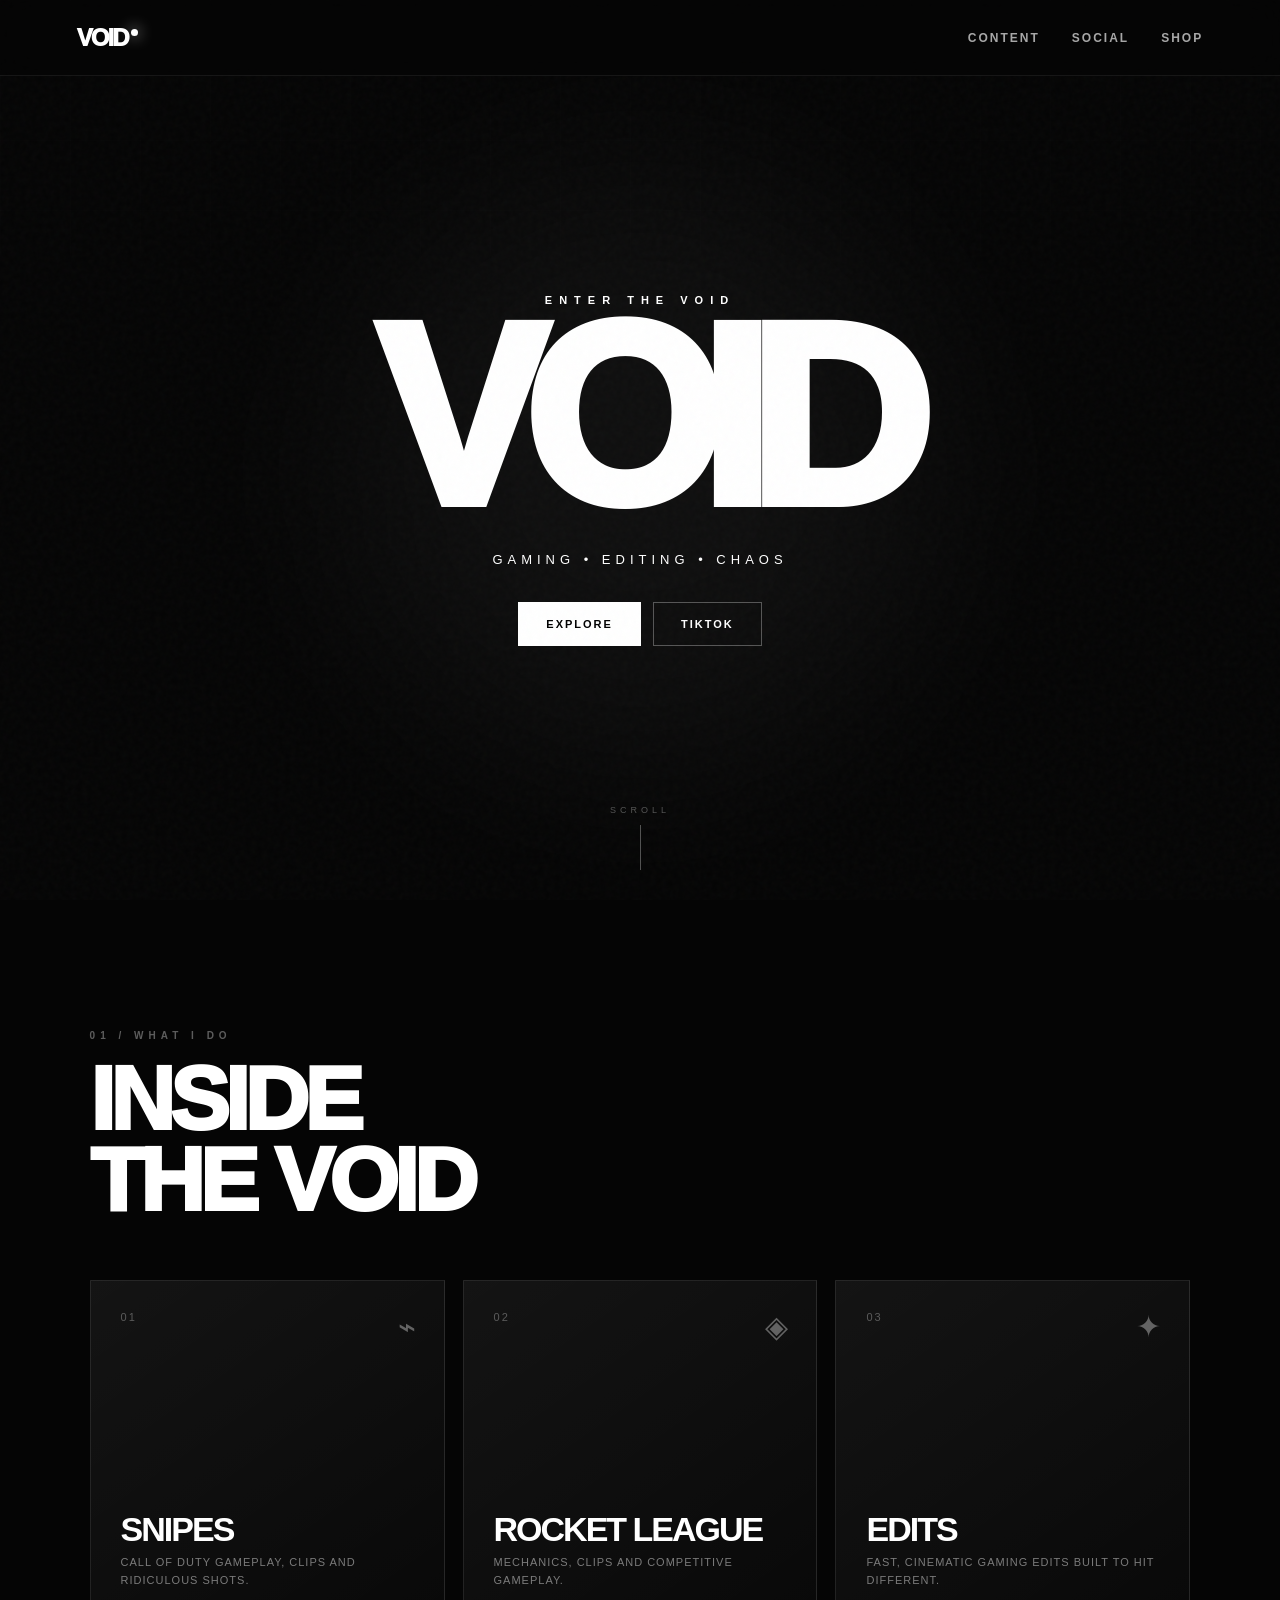
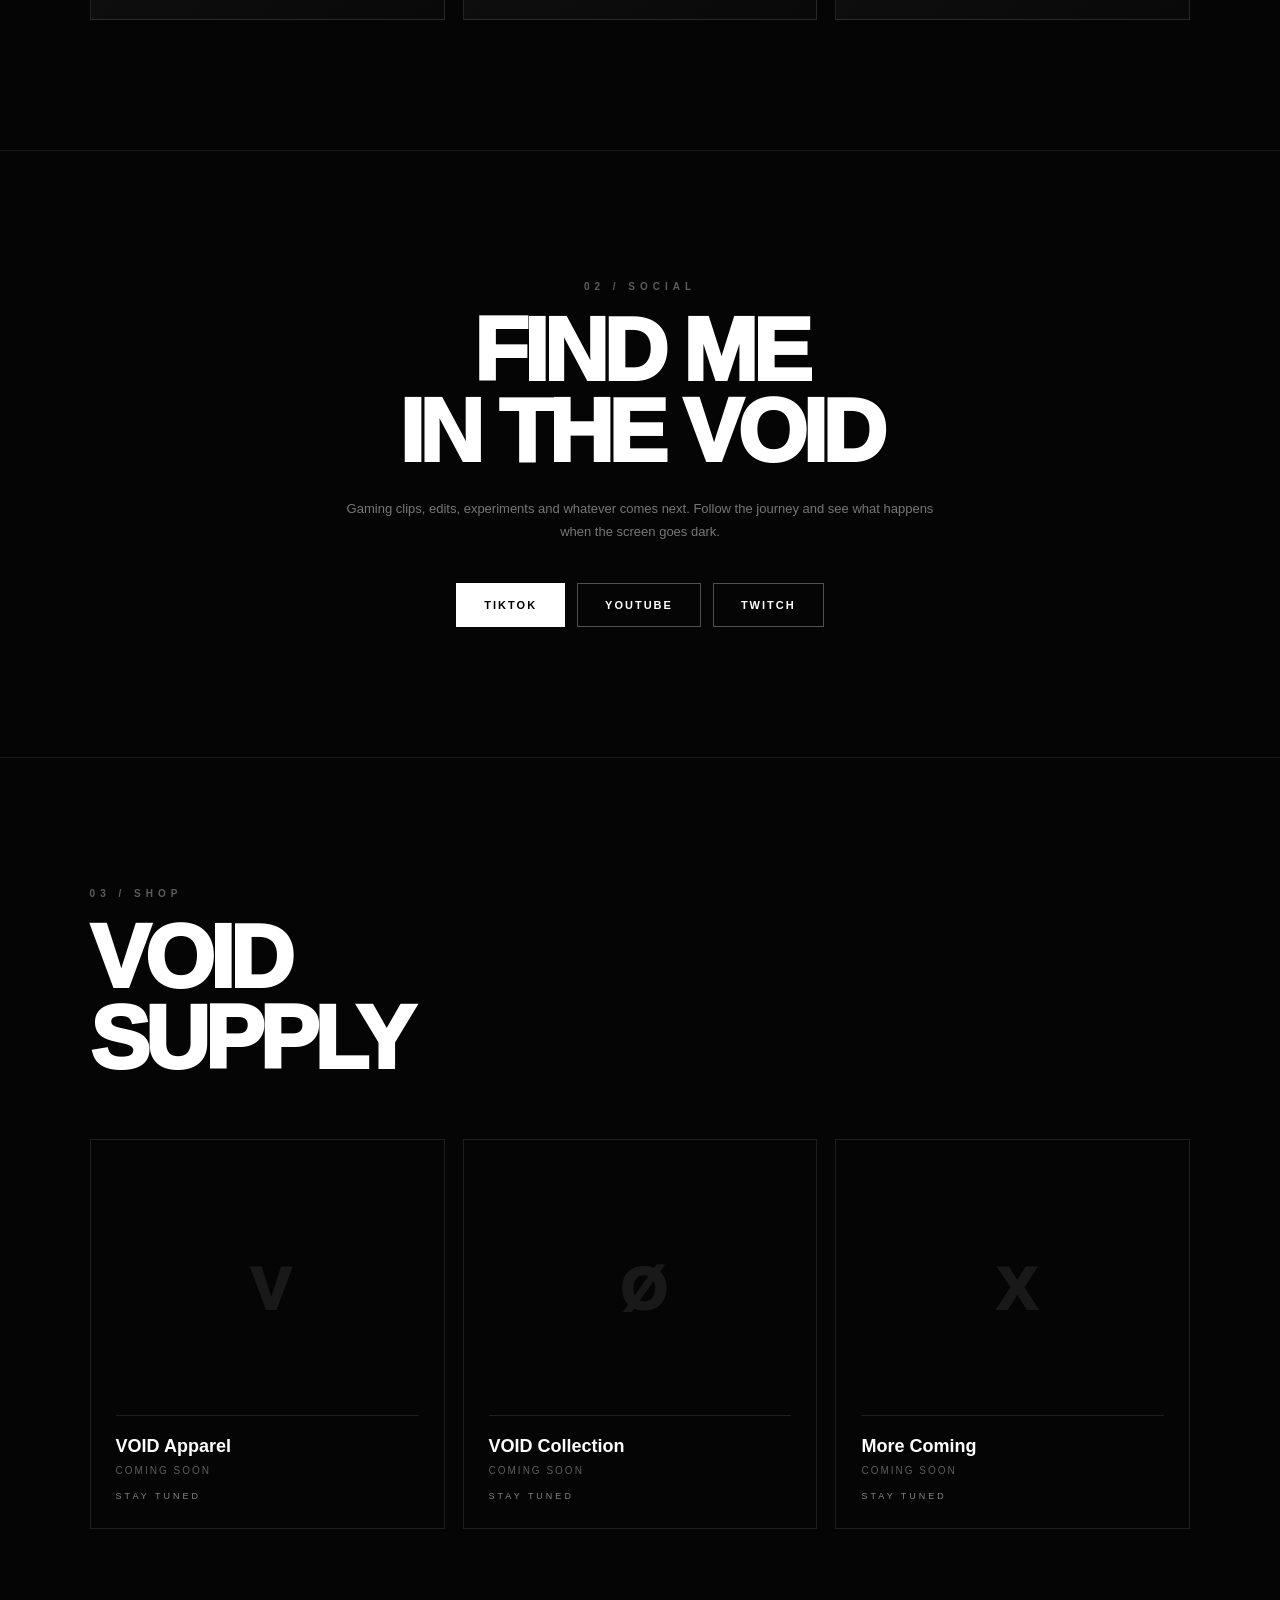
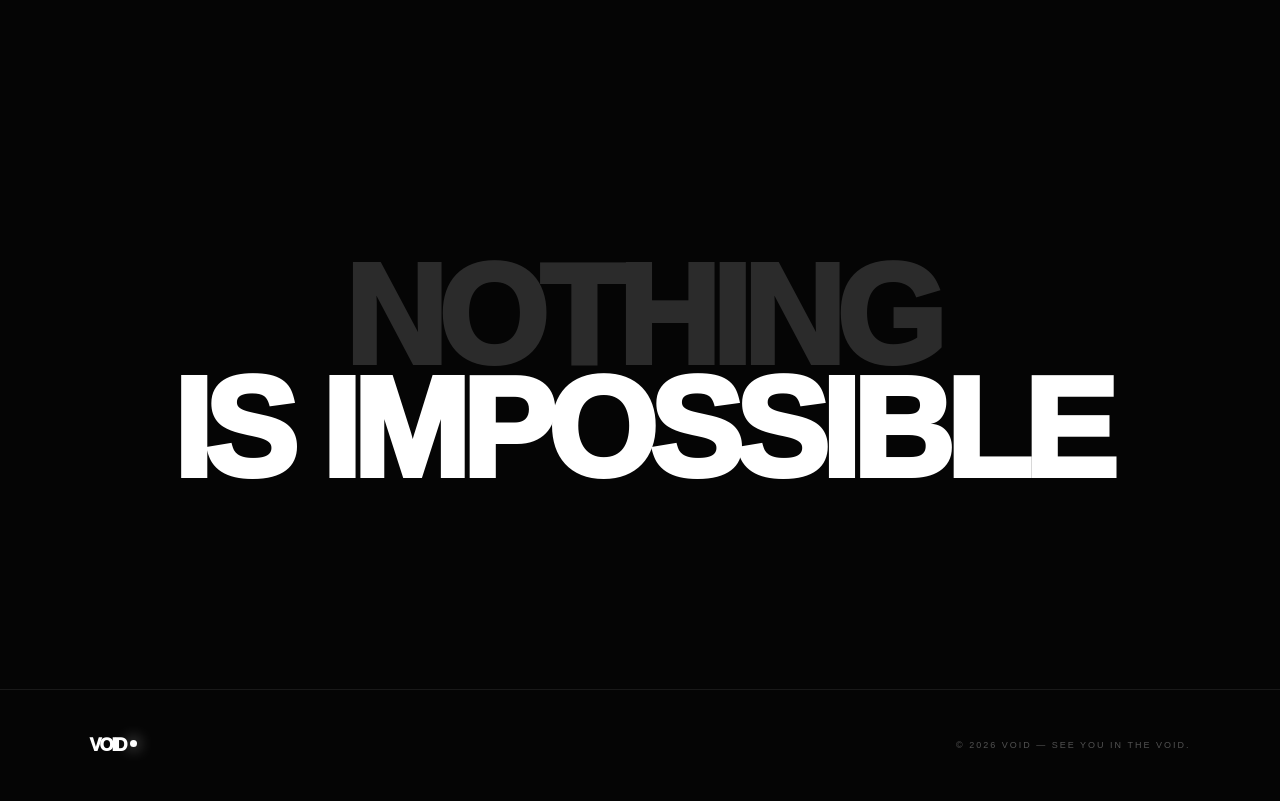
==== index.html @ 3e8fc481 "Add initial HTML structure and styles for VOID website This commit adds a complete HTML structure fo" ====
<!DOCTYPE html>
<html lang="en">
<head>
  <meta charset="UTF-8" />
  <meta name="viewport" content="width=device-width, initial-scale=1.0" />
  <meta name="theme-color" content="#050505" />
  <meta
    name="description"
    content="VOID — gaming, edits, snipes and everything beyond the screen."
  />

  <title>VOID — Enter the Void</title>

  <style>
    * {
      margin: 0;
      padding: 0;
      box-sizing: border-box;
    }

    html {
      scroll-behavior: smooth;
    }

    body {
      background: #050505;
      color: #fff;
      font-family: Arial, Helvetica, sans-serif;
      overflow-x: hidden;
    }

    a {
      color: inherit;
      text-decoration: none;
    }

    /* =========================
       BACKGROUND
    ========================= */

    body::before {
      content: "";
      position: fixed;
      inset: 0;
      pointer-events: none;
      opacity: 0.08;
      z-index: 100;
      background-image:
        linear-gradient(rgba(255,255,255,.15) 1px, transparent 1px),
        linear-gradient(90deg, rgba(255,255,255,.15) 1px, transparent 1px);
      background-size: 70px 70px;
      mask-image: linear-gradient(to bottom, black, transparent 80%);
    }

    body::after {
      content: "";
      position: fixed;
      inset: 0;
      pointer-events: none;
      z-index: 101;
      opacity: 0.035;
      background-image: url("data:image/svg+xml,%3Csvg viewBox='0 0 200 200' xmlns='http://www.w3.org/2000/svg'%3E%3Cfilter id='n'%3E%3CfeTurbulence type='fractalNoise' baseFrequency='.8' numOctaves='4' stitchTiles='stitch'/%3E%3C/filter%3E%3Crect width='100%25' height='100%25' filter='url(%23n)' opacity='.8'/%3E%3C/svg%3E");
    }

    /* =========================
       NAV
    ========================= */

    nav {
      position: fixed;
      top: 0;
      left: 0;
      width: 100%;
      height: 76px;
      padding: 0 6%;
      display: flex;
      align-items: center;
      justify-content: space-between;
      z-index: 1000;
      background: rgba(5,5,5,.65);
      backdrop-filter: blur(16px);
      border-bottom: 1px solid rgba(255,255,255,.07);
    }

    .logo {
      font-size: 24px;
      font-weight: 1000;
      letter-spacing: -2px;
      position: relative;
    }

    .logo::after {
      content: "";
      position: absolute;
      width: 7px;
      height: 7px;
      background: white;
      border-radius: 50%;
      right: -11px;
      top: 5px;
      box-shadow: 0 0 15px white;
      animation: pulse 1.5s infinite;
    }

    .nav-links {
      display: flex;
      gap: 32px;
      font-size: 12px;
      font-weight: 800;
      letter-spacing: 2px;
      text-transform: uppercase;
    }

    .nav-links a {
      opacity: .65;
      transition: .25s;
    }

    .nav-links a:hover {
      opacity: 1;
      transform: translateY(-2px);
    }

    /* =========================
       HERO
    ========================= */

    .hero {
      min-height: 100vh;
      display: flex;
      align-items: center;
      justify-content: center;
      position: relative;
      padding: 100px 6% 60px;
      overflow: hidden;
    }

    .hero-glow {
      position: absolute;
      width: 600px;
      height: 600px;
      border-radius: 50%;
      background: rgba(255,255,255,.045);
      filter: blur(100px);
      animation: breathe 5s ease-in-out infinite;
    }

    .hero-content {
      text-align: center;
      position: relative;
      z-index: 2;
    }

    .eyebrow {
      font-size: 11px;
      font-weight: 900;
      letter-spacing: 7px;
      text-transform: uppercase;
      opacity: .45;
      margin-bottom: 20px;
      animation: fadeUp .8s ease both;
    }

    .hero-title {
      font-size: clamp(90px, 20vw, 300px);
      line-height: .72;
      font-weight: 1000;
      letter-spacing: -0.09em;
      position: relative;
      animation: heroIn 1.1s cubic-bezier(.16,1,.3,1) both;
    }

    .hero-title span {
      display: inline-block;
      position: relative;
    }

    .hero-title span::before,
    .hero-title span::after {
      content: "VOID";
      position: absolute;
      inset: 0;
      opacity: 0;
    }

    .hero-title span::before {
      animation: glitch1 4s infinite;
    }

    .hero-title span::after {
      animation: glitch2 4s infinite;
    }

    .hero-subtitle {
      margin-top: 42px;
      font-size: 13px;
      letter-spacing: 5px;
      text-transform: uppercase;
      opacity: .45;
      animation: fadeUp 1s .3s ease both;
    }

    .hero-buttons {
      margin-top: 35px;
      display: flex;
      justify-content: center;
      gap: 12px;
      animation: fadeUp 1s .45s ease both;
    }

    .button {
      padding: 15px 27px;
      border: 1px solid rgba(255,255,255,.3);
      font-size: 11px;
      font-weight: 900;
      letter-spacing: 2px;
      text-transform: uppercase;
      transition: .3s;
      position: relative;
      overflow: hidden;
    }

    .button::before {
      content: "";
      position: absolute;
      inset: 0;
      transform: translateX(-101%);
      background: white;
      transition: .3s;
      z-index: -1;
    }

    .button:hover {
      color: black;
      border-color: white;
      transform: translateY(-4px);
    }

    .button:hover::before {
      transform: translateX(0);
    }

    .button.primary {
      background: white;
      color: black;
      border-color: white;
    }

    .button.primary::before {
      background: #aaa;
    }

    /* =========================
       SCROLL INDICATOR
    ========================= */

    .scroll {
      position: absolute;
      bottom: 30px;
      left: 50%;
      transform: translateX(-50%);
      font-size: 9px;
      letter-spacing: 4px;
      opacity: .3;
      text-transform: uppercase;
    }

    .scroll::after {
      content: "";
      display: block;
      width: 1px;
      height: 45px;
      margin: 10px auto 0;
      background: white;
      animation: scrollLine 1.5s infinite;
    }

    /* =========================
       SECTIONS
    ========================= */

    section {
      padding: 130px 7%;
      position: relative;
    }

    .section-label {
      font-size: 10px;
      letter-spacing: 5px;
      font-weight: 900;
      opacity: .35;
      text-transform: uppercase;
      margin-bottom: 18px;
    }

    .section-title {
      font-size: clamp(40px, 7vw, 90px);
      line-height: .9;
      letter-spacing: -5px;
      font-weight: 1000;
      text-transform: uppercase;
      margin-bottom: 60px;
    }

    /* =========================
       CARDS
    ========================= */

    .cards {
      display: grid;
      grid-template-columns: repeat(3, 1fr);
      gap: 18px;
    }

    .card {
      min-height: 340px;
      border: 1px solid rgba(255,255,255,.1);
      background: linear-gradient(
        145deg,
        rgba(255,255,255,.06),
        rgba(255,255,255,.015)
      );
      padding: 30px;
      position: relative;
      overflow: hidden;
      transition: .45s cubic-bezier(.16,1,.3,1);
    }

    .card::before {
      content: "";
      position: absolute;
      width: 250px;
      height: 250px;
      border-radius: 50%;
      background: white;
      opacity: 0;
      filter: blur(100px);
      right: -100px;
      bottom: -100px;
      transition: .5s;
    }

    .card:hover {
      transform: translateY(-12px);
      border-color: rgba(255,255,255,.4);
    }

    .card:hover::before {
      opacity: .08;
    }

    .card-number {
      font-size: 11px;
      opacity: .3;
      letter-spacing: 2px;
    }

    .card h3 {
      position: absolute;
      bottom: 70px;
      left: 30px;
      font-size: 34px;
      letter-spacing: -2px;
      text-transform: uppercase;
    }

    .card p {
      position: absolute;
      bottom: 30px;
      left: 30px;
      right: 30px;
      font-size: 11px;
      line-height: 1.6;
      opacity: .45;
      text-transform: uppercase;
      letter-spacing: 1px;
    }

    .card-icon {
      position: absolute;
      top: 28px;
      right: 28px;
      font-size: 30px;
      opacity: .35;
    }

    /* =========================
       SOCIAL
    ========================= */

    .social-section {
      text-align: center;
      border-top: 1px solid rgba(255,255,255,.08);
      border-bottom: 1px solid rgba(255,255,255,.08);
    }

    .social-section .section-title {
      margin-bottom: 25px;
    }

    .social-text {
      max-width: 600px;
      margin: 0 auto 40px;
      font-size: 13px;
      line-height: 1.8;
      opacity: .45;
    }

    .social-buttons {
      display: flex;
      justify-content: center;
      gap: 12px;
      flex-wrap: wrap;
    }

    /* =========================
       SHOP
    ========================= */

    .shop-grid {
      display: grid;
      grid-template-columns: repeat(3, 1fr);
      gap: 18px;
    }

    .shop-card {
      border: 1px solid rgba(255,255,255,.1);
      min-height: 390px;
      padding: 25px;
      display: flex;
      flex-direction: column;
      justify-content: space-between;
      position: relative;
      overflow: hidden;
      transition: .4s;
    }

    .shop-card:hover {
      border-color: rgba(255,255,255,.35);
      transform: translateY(-8px);
    }

    .product-placeholder {
      flex: 1;
      display: flex;
      align-items: center;
      justify-content: center;
      font-size: 60px;
      font-weight: 1000;
      letter-spacing: -6px;
      opacity: .08;
    }

    .shop-info {
      border-top: 1px solid rgba(255,255,255,.1);
      padding-top: 20px;
    }

    .shop-info h3 {
      font-size: 18px;
      margin-bottom: 8px;
    }

    .shop-info p {
      font-size: 10px;
      letter-spacing: 2px;
      opacity: .35;
    }

    .coming-soon {
      display: inline-block;
      margin-top: 15px;
      font-size: 9px;
      letter-spacing: 3px;
      opacity: .5;
    }

    /* =========================
       BIG STATEMENT
    ========================= */

    .statement {
      min-height: 70vh;
      display: flex;
      align-items: center;
      justify-content: center;
      text-align: center;
      overflow: hidden;
    }

    .statement h2 {
      font-size: clamp(50px, 11vw, 160px);
      line-height: .8;
      letter-spacing: -8px;
      text-transform: uppercase;
      font-weight: 1000;
    }

    .statement h2 span {
      opacity: .15;
      display: block;
    }

    /* =========================
       FOOTER
    ========================= */

    footer {
      padding: 45px 7%;
      border-top: 1px solid rgba(255,255,255,.08);
      display: flex;
      align-items: center;
      justify-content: space-between;
    }

    footer .logo {
      font-size: 18px;
    }

    footer p {
      font-size: 9px;
      letter-spacing: 2px;
      opacity: .3;
      text-transform: uppercase;
    }

    /* =========================
       ANIMATIONS
    ========================= */

    @keyframes pulse {
      0%,100% { transform: scale(1); opacity: .7; }
      50% { transform: scale(1.8); opacity: 1; }
    }

    @keyframes breathe {
      0%,100% { transform: scale(.8); opacity: .4; }
      50% { transform: scale(1.2); opacity: .8; }
    }

    @keyframes heroIn {
      from {
        opacity: 0;
        transform: scale(1.3) translateY(80px);
        filter: blur(20px);
      }
      to {
        opacity: 1;
        transform: scale(1) translateY(0);
        filter: blur(0);
      }
    }

    @keyframes fadeUp {
      from {
        opacity: 0;
        transform: translateY(25px);
      }
      to {
        opacity: 1;
        transform: translateY(0);
      }
    }

    @keyframes glitch1 {
      0%,90%,100% {
        opacity: 0;
        transform: none;
      }
      92% {
        opacity: .5;
        transform: translate(-5px, 2px);
      }
      94% {
        opacity: 0;
      }
    }

    @keyframes glitch2 {
      0%,91%,100% {
        opacity: 0;
        transform: none;
      }
      93% {
        opacity: .35;
        transform: translate(5px, -2px);
      }
      95% {
        opacity: 0;
      }
    }

    @keyframes scrollLine {
      0% {
        transform: scaleY(0);
        transform-origin: top;
      }
      50% {
        transform: scaleY(1);
        transform-origin: top;
      }
      51% {
        transform-origin: bottom;
      }
      100% {
        transform: scaleY(0);
        transform-origin: bottom;
      }
    }

    /* =========================
       MOBILE
    ========================= */

    @media (max-width: 800px) {

      nav {
        height: 64px;
        padding: 0 5%;
      }

      .nav-links {
        gap: 15px;
        font-size: 9px;
        letter-spacing: 1px;
      }

      .hero {
        min-height: 100svh;
      }

      .hero-title {
        font-size: 27vw;
      }

      .hero-subtitle {
        font-size: 9px;
        letter-spacing: 3px;
      }

      .hero-buttons {
        flex-direction: column;
        width: 190px;
        margin-left: auto;
        margin-right: auto;
      }

      .button {
        width: 100%;
      }

      section {
        padding: 90px 5%;
      }

      .section-title {
        letter-spacing: -3px;
        margin-bottom: 40px;
      }

      .cards,
      .shop-grid {
        grid-template-columns: 1fr;
      }

      .card {
        min-height: 280px;
      }

      .shop-card {
        min-height: 330px;
      }

      .statement {
        min-height: 50vh;
      }

      .statement h2 {
        letter-spacing: -4px;
      }

      footer {
        flex-direction: column;
        gap: 15px;
        text-align: center;
      }
    }
  </style>
</head>

<body>

  <!-- NAV -->
  <nav>
    <a href="#" class="logo">VOID</a>

    <div class="nav-links">
      <a href="#content">Content</a>
      <a href="#social">Social</a>
      <a href="#shop">Shop</a>
    </div>
  </nav>


  <!-- HERO -->
  <header class="hero">

    <div class="hero-glow"></div>

    <div class="hero-content">

      <div class="eyebrow">
        Enter the Void
      </div>

      <h1 class="hero-title">
        <span>VOID</span>
      </h1>

      <div class="hero-subtitle">
        Gaming • Editing • Chaos
      </div>

      <div class="hero-buttons">
        <a href="#content" class="button primary">
          Explore
        </a>

        <a
          href="https://www.tiktok.com/"
          target="_blank"
          class="button"
        >
          TikTok
        </a>
      </div>

    </div>

    <div class="scroll">
      Scroll
    </div>

  </header>


  <!-- CONTENT -->
  <section id="content">

    <div class="section-label">
      01 / What I Do
    </div>

    <h2 class="section-title">
      Inside<br />The Void
    </h2>

    <div class="cards">

      <article class="card">
        <div class="card-number">01</div>
        <div class="card-icon">⌁</div>

        <h3>Snipes</h3>

        <p>
          Call of Duty gameplay, clips and ridiculous shots.
        </p>
      </article>


      <article class="card">
        <div class="card-number">02</div>
        <div class="card-icon">◈</div>

        <h3>Rocket League</h3>

        <p>
          Mechanics, clips and competitive gameplay.
        </p>
      </article>


      <article class="card">
        <div class="card-number">03</div>
        <div class="card-icon">✦</div>

        <h3>Edits</h3>

        <p>
          Fast, cinematic gaming edits built to hit different.
        </p>
      </article>

    </div>

  </section>


  <!-- SOCIAL -->
  <section id="social" class="social-section">

    <div class="section-label">
      02 / Social
    </div>

    <h2 class="section-title">
      Find Me<br />In The Void
    </h2>

    <p class="social-text">
      Gaming clips, edits, experiments and whatever comes next.
      Follow the journey and see what happens when the screen goes dark.
    </p>

    <div class="social-buttons">

      <a
        href="https://www.tiktok.com/"
        target="_blank"
        class="button primary"
      >
        TikTok
      </a>

      <a
        href="https://www.youtube.com/"
        target="_blank"
        class="button"
      >
        YouTube
      </a>

      <a
        href="https://www.twitch.tv/"
        target="_blank"
        class="button"
      >
        Twitch
      </a>

    </div>

  </section>


  <!-- SHOP -->
  <section id="shop">

    <div class="section-label">
      03 / Shop
    </div>

    <h2 class="section-title">
      VOID<br />Supply
    </h2>

    <div class="shop-grid">

      <article class="shop-card">
        <div class="product-placeholder">
          V
        </div>

        <div class="shop-info">
          <h3>VOID Apparel</h3>
          <p>COMING SOON</p>
          <span class="coming-soon">
            STAY TUNED
          </span>
        </div>
      </article>


      <article class="shop-card">
        <div class="product-placeholder">
          Ø
        </div>

        <div class="shop-info">
          <h3>VOID Collection</h3>
          <p>COMING SOON</p>
          <span class="coming-soon">
            STAY TUNED
          </span>
        </div>
      </article>


      <article class="shop-card">
        <div class="product-placeholder">
          X
        </div>

        <div class="shop-info">
          <h3>More Coming</h3>
          <p>COMING SOON</p>
          <span class="coming-soon">
            STAY TUNED
          </span>
        </div>
      </article>

    </div>

  </section>


  <!-- STATEMENT -->
  <section class="statement">

    <h2>
      <span>Nothing</span>
      Is
      Impossible
    </h2>

  </section>


  <!-- FOOTER -->
  <footer>

    <div class="logo">
      VOID
    </div>

    <p>
      © 2026 VOID — SEE YOU IN THE VOID.
    </p>

  </footer>


  <script>

    // Subtle mouse movement effect
    const hero = document.querySelector(".hero");
    const glow = document.querySelector(".hero-glow");

    document.addEventListener("mousemove", (e) => {

      if (!hero || !glow) return;

      const x = (e.clientX / window.innerWidth - 0.5) * 30;
      const y = (e.clientY / window.innerHeight - 0.5) * 30;

      glow.style.transform =
        `translate(${x}px, ${y}px) scale(1.05)`;

    });


    // Reveal cards when scrolling
    const cards = document.querySelectorAll(".card, .shop-card");

    const observer = new IntersectionObserver(
      entries => {
        entries.forEach(entry => {

          if (entry.isIntersecting) {

            entry.target.style.opacity = "1";
            entry.target.style.transform = "translateY(0)";

          }

        });
      },
      {
        threshold: 0.15
      }
    );


    cards.forEach(card => {

      card.style.opacity = "0";
      card.style.transform = "translateY(40px)";
      card.style.transition =
        "opacity .8s ease, transform .8s cubic-bezier(.16,1,.3,1)";

      observer.observe(card);

    });

  </script>

</body>
</html>
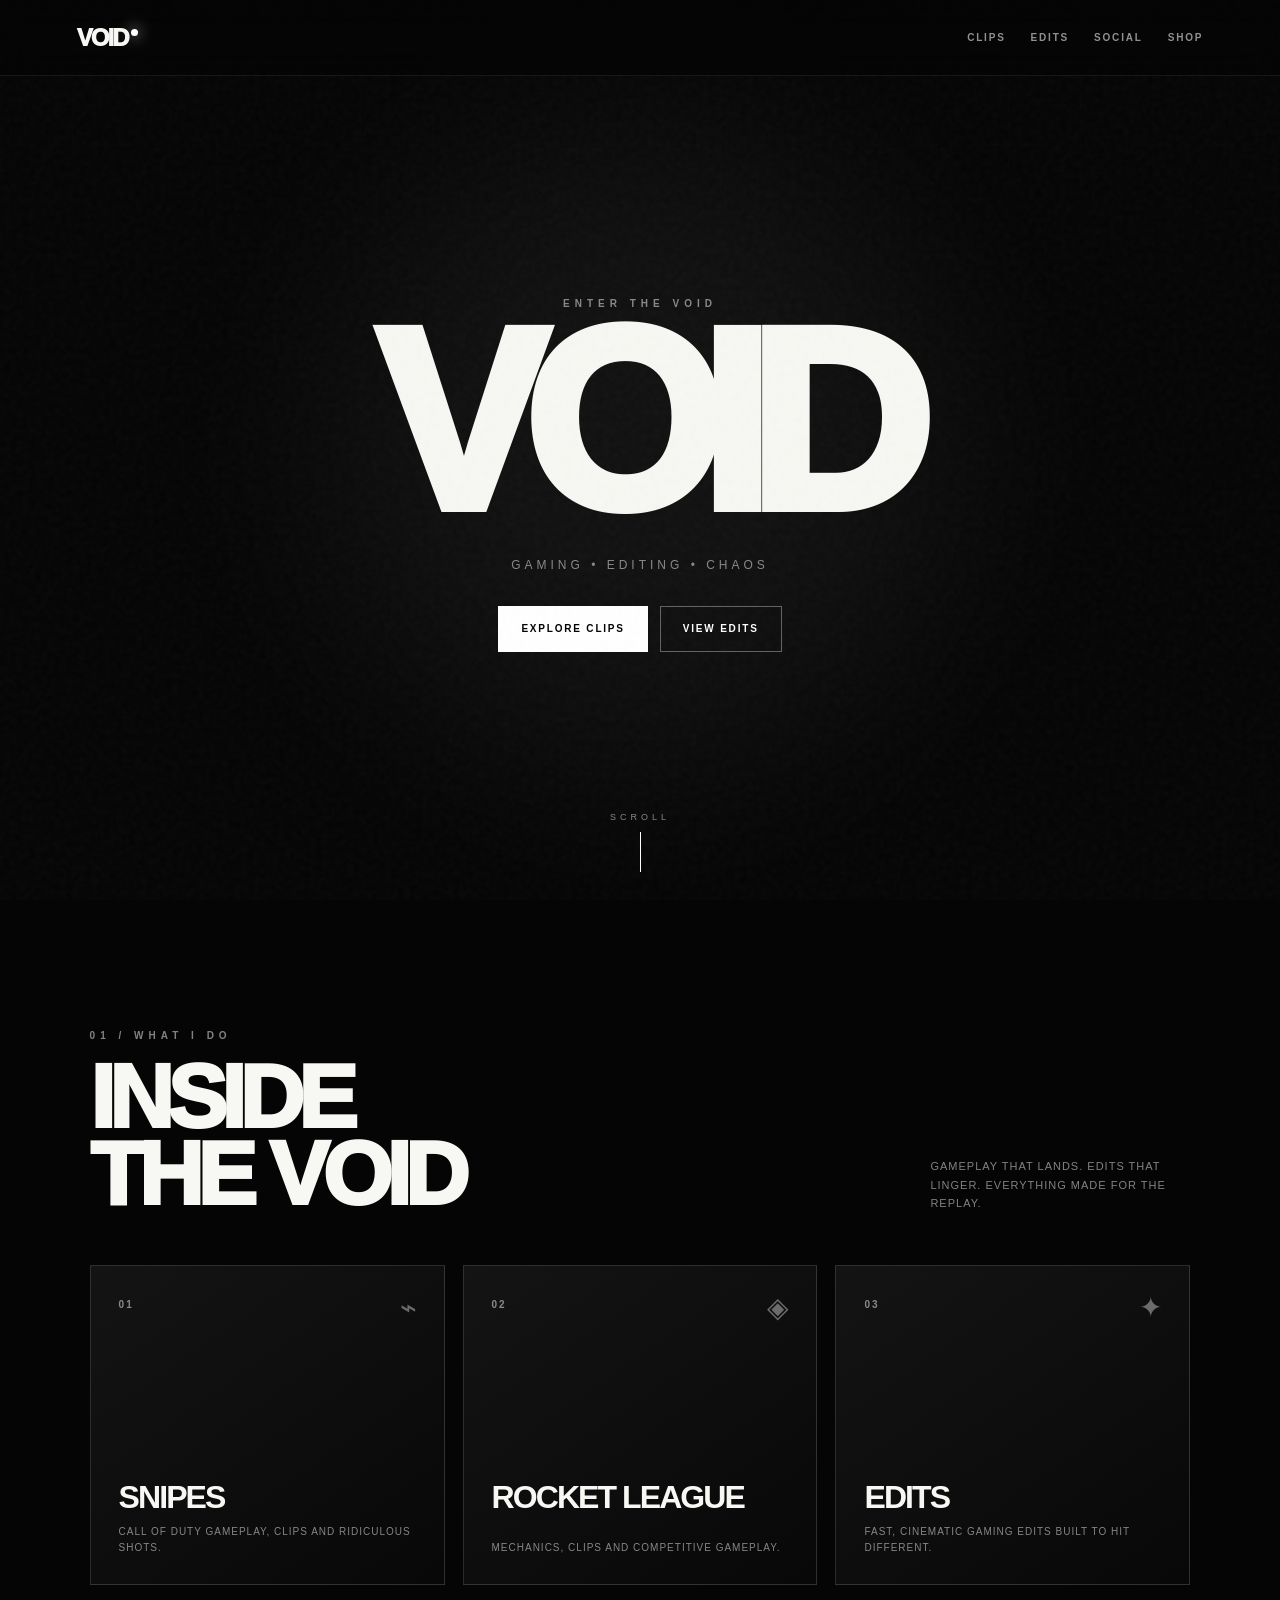
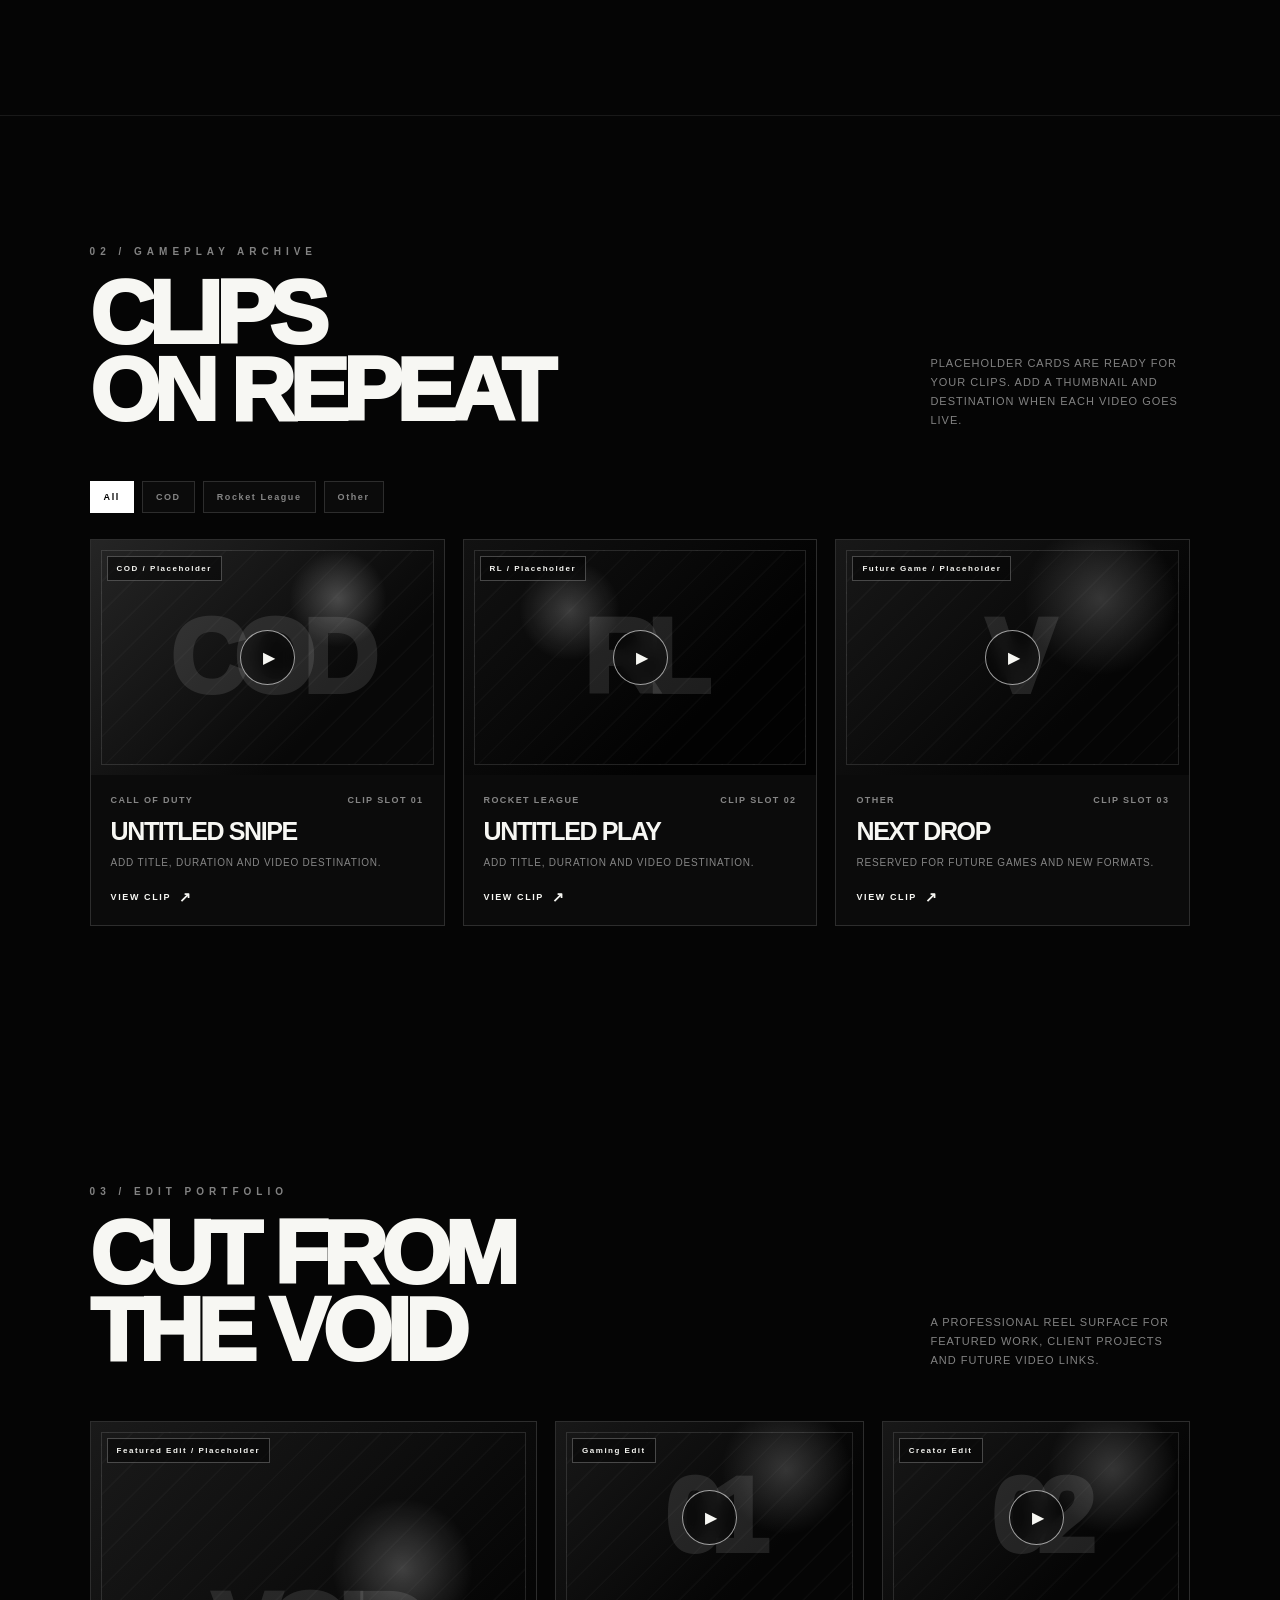
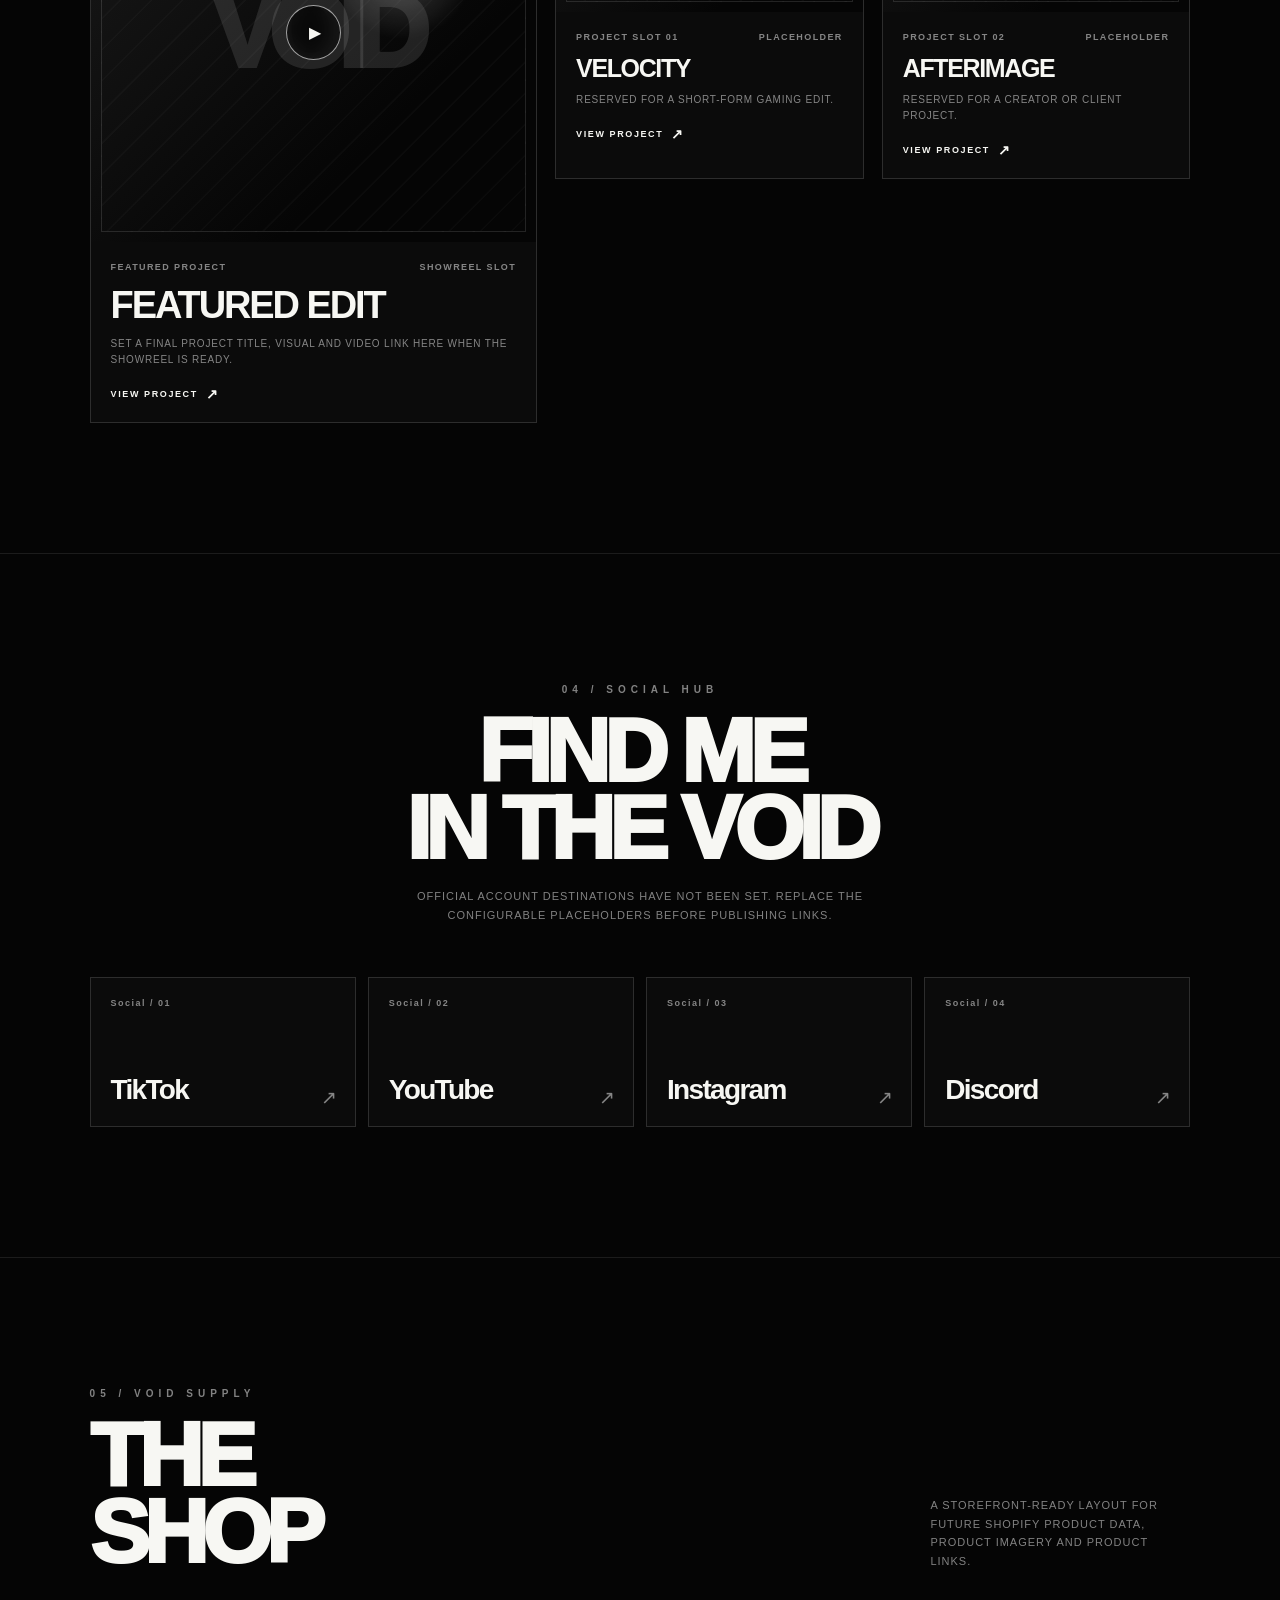
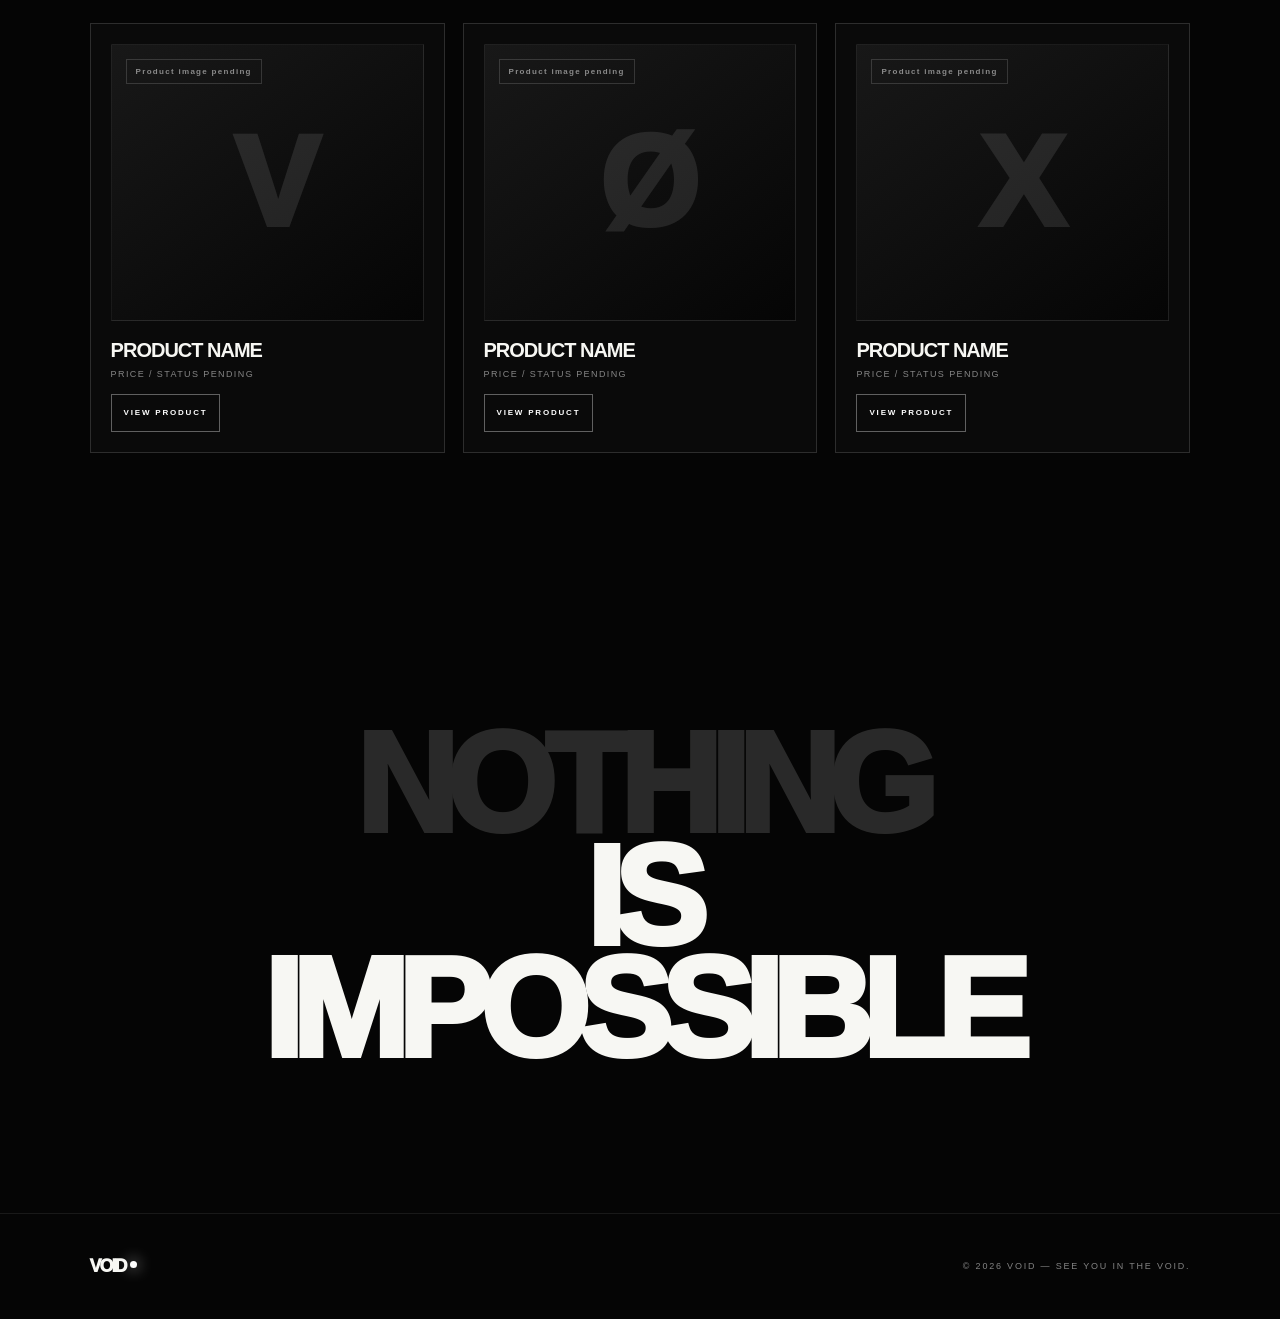
==== commit d82636d9: "Add VOID clips edits and creator hub" ====
--- a/index.html
+++ b/index.html
@@ -1,990 +1,1344 @@
-<!DOCTYPE html>
+<!doctype html>
 <html lang="en">
-<head>
-  <meta charset="UTF-8" />
-  <meta name="viewport" content="width=device-width, initial-scale=1.0" />
-  <meta name="theme-color" content="#050505" />
-  <meta
-    name="description"
-    content="VOID — gaming, edits, snipes and everything beyond the screen."
-  />
-
-  <title>VOID — Enter the Void</title>
-
-  <style>
-    * {
-      margin: 0;
-      padding: 0;
-      box-sizing: border-box;
-    }
-
-    html {
-      scroll-behavior: smooth;
-    }
-
-    body {
-      background: #050505;
-      color: #fff;
-      font-family: Arial, Helvetica, sans-serif;
-      overflow-x: hidden;
-    }
-
-    a {
-      color: inherit;
-      text-decoration: none;
-    }
-
-    /* =========================
-       BACKGROUND
-    ========================= */
-
-    body::before {
-      content: "";
-      position: fixed;
-      inset: 0;
-      pointer-events: none;
-      opacity: 0.08;
-      z-index: 100;
-      background-image:
-        linear-gradient(rgba(255,255,255,.15) 1px, transparent 1px),
-        linear-gradient(90deg, rgba(255,255,255,.15) 1px, transparent 1px);
-      background-size: 70px 70px;
-      mask-image: linear-gradient(to bottom, black, transparent 80%);
-    }
-
-    body::after {
-      content: "";
-      position: fixed;
-      inset: 0;
-      pointer-events: none;
-      z-index: 101;
-      opacity: 0.035;
-      background-image: url("data:image/svg+xml,%3Csvg viewBox='0 0 200 200' xmlns='http://www.w3.org/2000/svg'%3E%3Cfilter id='n'%3E%3CfeTurbulence type='fractalNoise' baseFrequency='.8' numOctaves='4' stitchTiles='stitch'/%3E%3C/filter%3E%3Crect width='100%25' height='100%25' filter='url(%23n)' opacity='.8'/%3E%3C/svg%3E");
-    }
-
-    /* =========================
-       NAV
-    ========================= */
-
-    nav {
-      position: fixed;
-      top: 0;
-      left: 0;
-      width: 100%;
-      height: 76px;
-      padding: 0 6%;
-      display: flex;
-      align-items: center;
-      justify-content: space-between;
-      z-index: 1000;
-      background: rgba(5,5,5,.65);
-      backdrop-filter: blur(16px);
-      border-bottom: 1px solid rgba(255,255,255,.07);
-    }
-
-    .logo {
-      font-size: 24px;
-      font-weight: 1000;
-      letter-spacing: -2px;
-      position: relative;
-    }
-
-    .logo::after {
-      content: "";
-      position: absolute;
-      width: 7px;
-      height: 7px;
-      background: white;
-      border-radius: 50%;
-      right: -11px;
-      top: 5px;
-      box-shadow: 0 0 15px white;
-      animation: pulse 1.5s infinite;
-    }
-
-    .nav-links {
-      display: flex;
-      gap: 32px;
-      font-size: 12px;
-      font-weight: 800;
-      letter-spacing: 2px;
-      text-transform: uppercase;
-    }
-
-    .nav-links a {
-      opacity: .65;
-      transition: .25s;
-    }
-
-    .nav-links a:hover {
-      opacity: 1;
-      transform: translateY(-2px);
-    }
-
-    /* =========================
-       HERO
-    ========================= */
-
-    .hero {
-      min-height: 100vh;
-      display: flex;
-      align-items: center;
-      justify-content: center;
-      position: relative;
-      padding: 100px 6% 60px;
-      overflow: hidden;
-    }
-
-    .hero-glow {
-      position: absolute;
-      width: 600px;
-      height: 600px;
-      border-radius: 50%;
-      background: rgba(255,255,255,.045);
-      filter: blur(100px);
-      animation: breathe 5s ease-in-out infinite;
-    }
-
-    .hero-content {
-      text-align: center;
-      position: relative;
-      z-index: 2;
-    }
-
-    .eyebrow {
-      font-size: 11px;
-      font-weight: 900;
-      letter-spacing: 7px;
-      text-transform: uppercase;
-      opacity: .45;
-      margin-bottom: 20px;
-      animation: fadeUp .8s ease both;
-    }
-
-    .hero-title {
-      font-size: clamp(90px, 20vw, 300px);
-      line-height: .72;
-      font-weight: 1000;
-      letter-spacing: -0.09em;
-      position: relative;
-      animation: heroIn 1.1s cubic-bezier(.16,1,.3,1) both;
-    }
-
-    .hero-title span {
-      display: inline-block;
-      position: relative;
-    }
-
-    .hero-title span::before,
-    .hero-title span::after {
-      content: "VOID";
-      position: absolute;
-      inset: 0;
-      opacity: 0;
-    }
-
-    .hero-title span::before {
-      animation: glitch1 4s infinite;
-    }
-
-    .hero-title span::after {
-      animation: glitch2 4s infinite;
-    }
-
-    .hero-subtitle {
-      margin-top: 42px;
-      font-size: 13px;
-      letter-spacing: 5px;
-      text-transform: uppercase;
-      opacity: .45;
-      animation: fadeUp 1s .3s ease both;
-    }
-
-    .hero-buttons {
-      margin-top: 35px;
-      display: flex;
-      justify-content: center;
-      gap: 12px;
-      animation: fadeUp 1s .45s ease both;
-    }
-
-    .button {
-      padding: 15px 27px;
-      border: 1px solid rgba(255,255,255,.3);
-      font-size: 11px;
-      font-weight: 900;
-      letter-spacing: 2px;
-      text-transform: uppercase;
-      transition: .3s;
-      position: relative;
-      overflow: hidden;
-    }
-
-    .button::before {
-      content: "";
-      position: absolute;
-      inset: 0;
-      transform: translateX(-101%);
-      background: white;
-      transition: .3s;
-      z-index: -1;
-    }
-
-    .button:hover {
-      color: black;
-      border-color: white;
-      transform: translateY(-4px);
-    }
-
-    .button:hover::before {
-      transform: translateX(0);
-    }
-
-    .button.primary {
-      background: white;
-      color: black;
-      border-color: white;
-    }
-
-    .button.primary::before {
-      background: #aaa;
-    }
-
-    /* =========================
-       SCROLL INDICATOR
-    ========================= */
-
-    .scroll {
-      position: absolute;
-      bottom: 30px;
-      left: 50%;
-      transform: translateX(-50%);
-      font-size: 9px;
-      letter-spacing: 4px;
-      opacity: .3;
-      text-transform: uppercase;
-    }
-
-    .scroll::after {
-      content: "";
-      display: block;
-      width: 1px;
-      height: 45px;
-      margin: 10px auto 0;
-      background: white;
-      animation: scrollLine 1.5s infinite;
-    }
-
-    /* =========================
-       SECTIONS
-    ========================= */
-
-    section {
-      padding: 130px 7%;
-      position: relative;
-    }
-
-    .section-label {
-      font-size: 10px;
-      letter-spacing: 5px;
-      font-weight: 900;
-      opacity: .35;
-      text-transform: uppercase;
-      margin-bottom: 18px;
-    }
-
-    .section-title {
-      font-size: clamp(40px, 7vw, 90px);
-      line-height: .9;
-      letter-spacing: -5px;
-      font-weight: 1000;
-      text-transform: uppercase;
-      margin-bottom: 60px;
-    }
-
-    /* =========================
-       CARDS
-    ========================= */
-
-    .cards {
-      display: grid;
-      grid-template-columns: repeat(3, 1fr);
-      gap: 18px;
-    }
-
-    .card {
-      min-height: 340px;
-      border: 1px solid rgba(255,255,255,.1);
-      background: linear-gradient(
-        145deg,
-        rgba(255,255,255,.06),
-        rgba(255,255,255,.015)
-      );
-      padding: 30px;
-      position: relative;
-      overflow: hidden;
-      transition: .45s cubic-bezier(.16,1,.3,1);
-    }
-
-    .card::before {
-      content: "";
-      position: absolute;
-      width: 250px;
-      height: 250px;
-      border-radius: 50%;
-      background: white;
-      opacity: 0;
-      filter: blur(100px);
-      right: -100px;
-      bottom: -100px;
-      transition: .5s;
-    }
-
-    .card:hover {
-      transform: translateY(-12px);
-      border-color: rgba(255,255,255,.4);
-    }
-
-    .card:hover::before {
-      opacity: .08;
-    }
-
-    .card-number {
-      font-size: 11px;
-      opacity: .3;
-      letter-spacing: 2px;
-    }
-
-    .card h3 {
-      position: absolute;
-      bottom: 70px;
-      left: 30px;
-      font-size: 34px;
-      letter-spacing: -2px;
-      text-transform: uppercase;
-    }
-
-    .card p {
-      position: absolute;
-      bottom: 30px;
-      left: 30px;
-      right: 30px;
-      font-size: 11px;
-      line-height: 1.6;
-      opacity: .45;
-      text-transform: uppercase;
-      letter-spacing: 1px;
-    }
-
-    .card-icon {
-      position: absolute;
-      top: 28px;
-      right: 28px;
-      font-size: 30px;
-      opacity: .35;
-    }
-
-    /* =========================
-       SOCIAL
-    ========================= */
-
-    .social-section {
-      text-align: center;
-      border-top: 1px solid rgba(255,255,255,.08);
-      border-bottom: 1px solid rgba(255,255,255,.08);
-    }
-
-    .social-section .section-title {
-      margin-bottom: 25px;
-    }
-
-    .social-text {
-      max-width: 600px;
-      margin: 0 auto 40px;
-      font-size: 13px;
-      line-height: 1.8;
-      opacity: .45;
-    }
-
-    .social-buttons {
-      display: flex;
-      justify-content: center;
-      gap: 12px;
-      flex-wrap: wrap;
-    }
-
-    /* =========================
-       SHOP
-    ========================= */
-
-    .shop-grid {
-      display: grid;
-      grid-template-columns: repeat(3, 1fr);
-      gap: 18px;
-    }
-
-    .shop-card {
-      border: 1px solid rgba(255,255,255,.1);
-      min-height: 390px;
-      padding: 25px;
-      display: flex;
-      flex-direction: column;
-      justify-content: space-between;
-      position: relative;
-      overflow: hidden;
-      transition: .4s;
-    }
-
-    .shop-card:hover {
-      border-color: rgba(255,255,255,.35);
-      transform: translateY(-8px);
-    }
-
-    .product-placeholder {
-      flex: 1;
-      display: flex;
-      align-items: center;
-      justify-content: center;
-      font-size: 60px;
-      font-weight: 1000;
-      letter-spacing: -6px;
-      opacity: .08;
-    }
-
-    .shop-info {
-      border-top: 1px solid rgba(255,255,255,.1);
-      padding-top: 20px;
-    }
-
-    .shop-info h3 {
-      font-size: 18px;
-      margin-bottom: 8px;
-    }
-
-    .shop-info p {
-      font-size: 10px;
-      letter-spacing: 2px;
-      opacity: .35;
-    }
-
-    .coming-soon {
-      display: inline-block;
-      margin-top: 15px;
-      font-size: 9px;
-      letter-spacing: 3px;
-      opacity: .5;
-    }
-
-    /* =========================
-       BIG STATEMENT
-    ========================= */
-
-    .statement {
-      min-height: 70vh;
-      display: flex;
-      align-items: center;
-      justify-content: center;
-      text-align: center;
-      overflow: hidden;
-    }
-
-    .statement h2 {
-      font-size: clamp(50px, 11vw, 160px);
-      line-height: .8;
-      letter-spacing: -8px;
-      text-transform: uppercase;
-      font-weight: 1000;
-    }
-
-    .statement h2 span {
-      opacity: .15;
-      display: block;
-    }
-
-    /* =========================
-       FOOTER
-    ========================= */
-
-    footer {
-      padding: 45px 7%;
-      border-top: 1px solid rgba(255,255,255,.08);
-      display: flex;
-      align-items: center;
-      justify-content: space-between;
-    }
-
-    footer .logo {
-      font-size: 18px;
-    }
-
-    footer p {
-      font-size: 9px;
-      letter-spacing: 2px;
-      opacity: .3;
-      text-transform: uppercase;
-    }
-
-    /* =========================
-       ANIMATIONS
-    ========================= */
-
-    @keyframes pulse {
-      0%,100% { transform: scale(1); opacity: .7; }
-      50% { transform: scale(1.8); opacity: 1; }
-    }
-
-    @keyframes breathe {
-      0%,100% { transform: scale(.8); opacity: .4; }
-      50% { transform: scale(1.2); opacity: .8; }
-    }
-
-    @keyframes heroIn {
-      from {
-        opacity: 0;
-        transform: scale(1.3) translateY(80px);
-        filter: blur(20px);
-      }
-      to {
+  <head>
+    <meta charset="UTF-8" />
+    <meta name="viewport" content="width=device-width, initial-scale=1.0" />
+    <meta name="theme-color" content="#050505" />
+    <meta
+      name="description"
+      content="VOID — gaming clips, cinematic edits and everything beyond the screen."
+    />
+    <title>VOID — Enter the Void</title>
+    <style>
+      :root {
+        --ink: #050505;
+        --paper: #f7f7f3;
+        --line: rgba(255, 255, 255, 0.14);
+        --muted: rgba(255, 255, 255, 0.5);
+        --ease: cubic-bezier(0.16, 1, 0.3, 1);
+      }
+      * {
+        box-sizing: border-box;
+        margin: 0;
+        padding: 0;
+      }
+      html {
+        scroll-behavior: smooth;
+        background: var(--ink);
+      }
+      body {
+        min-width: 320px;
+        overflow-x: hidden;
+        background: var(--ink);
+        color: var(--paper);
+        font-family: Arial, Helvetica, sans-serif;
+      }
+      a {
+        color: inherit;
+        text-decoration: none;
+      }
+      button {
+        font: inherit;
+      }
+      body::before {
+        content: "";
+        position: fixed;
+        inset: 0;
+        pointer-events: none;
+        z-index: 20;
+        opacity: 0.07;
+        background-image:
+          linear-gradient(rgba(255, 255, 255, 0.14) 1px, transparent 1px),
+          linear-gradient(90deg, rgba(255, 255, 255, 0.14) 1px, transparent 1px);
+        background-size: 72px 72px;
+        mask-image: linear-gradient(#000, transparent 80%);
+      }
+      body::after {
+        content: "";
+        position: fixed;
+        inset: 0;
+        pointer-events: none;
+        z-index: 21;
+        opacity: 0.035;
+        background-image: url("data:image/svg+xml,%3Csvg viewBox='0 0 180 180' xmlns='http://www.w3.org/2000/svg'%3E%3Cfilter id='n'%3E%3CfeTurbulence type='fractalNoise' baseFrequency='.8' numOctaves='4' stitchTiles='stitch'/%3E%3C/filter%3E%3Crect width='100%25' height='100%25' filter='url(%23n)'/%3E%3C/svg%3E");
+      }
+      .nav {
+        height: 76px;
+        padding: 0 6%;
+        position: fixed;
+        inset: 0 0 auto;
+        z-index: 30;
+        display: flex;
+        align-items: center;
+        justify-content: space-between;
+        background: rgba(5, 5, 5, 0.68);
+        backdrop-filter: blur(16px);
+        border-bottom: 1px solid rgba(255, 255, 255, 0.07);
+      }
+      .logo {
+        position: relative;
+        font-size: 24px;
+        font-weight: 1000;
+        letter-spacing: -2px;
+      }
+      .logo::after {
+        content: "";
+        position: absolute;
+        width: 7px;
+        height: 7px;
+        right: -11px;
+        top: 5px;
+        border-radius: 50%;
+        background: #fff;
+        box-shadow: 0 0 15px #fff;
+        animation: pulse 1.5s infinite;
+      }
+      .nav-toggle {
+        display: none;
+        border: 0;
+        color: #fff;
+        background: transparent;
+        padding: 10px 0 10px 12px;
+        cursor: pointer;
+        font-weight: 900;
+        letter-spacing: 2px;
+        font-size: 10px;
+      }
+      .nav-links {
+        display: flex;
+        gap: 25px;
+        align-items: center;
+        font-size: 10px;
+        font-weight: 900;
+        letter-spacing: 1.8px;
+        text-transform: uppercase;
+      }
+      .nav-links a {
+        opacity: 0.58;
+        transition:
+          opacity 0.25s,
+          transform 0.25s;
+      }
+      .nav-links a:hover,
+      .nav-links a:focus-visible {
         opacity: 1;
-        transform: scale(1) translateY(0);
-        filter: blur(0);
-      }
-    }
-
-    @keyframes fadeUp {
-      from {
-        opacity: 0;
-        transform: translateY(25px);
-      }
-      to {
-        opacity: 1;
-        transform: translateY(0);
-      }
-    }
-
-    @keyframes glitch1 {
-      0%,90%,100% {
-        opacity: 0;
-        transform: none;
-      }
-      92% {
-        opacity: .5;
-        transform: translate(-5px, 2px);
-      }
-      94% {
-        opacity: 0;
-      }
-    }
-
-    @keyframes glitch2 {
-      0%,91%,100% {
-        opacity: 0;
-        transform: none;
-      }
-      93% {
-        opacity: .35;
-        transform: translate(5px, -2px);
-      }
-      95% {
-        opacity: 0;
-      }
-    }
-
-    @keyframes scrollLine {
-      0% {
-        transform: scaleY(0);
-        transform-origin: top;
-      }
-      50% {
-        transform: scaleY(1);
-        transform-origin: top;
-      }
-      51% {
-        transform-origin: bottom;
-      }
-      100% {
-        transform: scaleY(0);
-        transform-origin: bottom;
-      }
-    }
-
-    /* =========================
-       MOBILE
-    ========================= */
-
-    @media (max-width: 800px) {
-
-      nav {
-        height: 64px;
-        padding: 0 5%;
-      }
-
-      .nav-links {
-        gap: 15px;
-        font-size: 9px;
-        letter-spacing: 1px;
-      }
-
+        transform: translateY(-2px);
+      }
       .hero {
         min-height: 100svh;
-      }
-
+        padding: 120px 6% 70px;
+        position: relative;
+        display: grid;
+        place-items: center;
+        overflow: hidden;
+      }
+      .hero-glow {
+        position: absolute;
+        width: min(58vw, 650px);
+        aspect-ratio: 1;
+        border-radius: 50%;
+        background: rgba(255, 255, 255, 0.05);
+        filter: blur(100px);
+        animation: breathe 5s ease-in-out infinite;
+      }
+      .hero-content {
+        z-index: 1;
+        text-align: center;
+      }
+      .eyebrow,
+      .section-label {
+        font-size: 10px;
+        font-weight: 900;
+        letter-spacing: 5px;
+        text-transform: uppercase;
+        color: var(--muted);
+      }
+      .eyebrow {
+        margin-bottom: 22px;
+        animation: fadeUp 0.8s var(--ease) both;
+      }
       .hero-title {
-        font-size: 27vw;
-      }
-
+        font-size: clamp(94px, 20vw, 300px);
+        line-height: 0.72;
+        font-weight: 1000;
+        letter-spacing: -0.09em;
+        animation: heroIn 1.1s var(--ease) both;
+      }
+      .hero-title span {
+        position: relative;
+        display: inline-block;
+      }
+      .hero-title span::before,
+      .hero-title span::after {
+        content: "VOID";
+        position: absolute;
+        inset: 0;
+        opacity: 0;
+      }
+      .hero-title span::before {
+        animation: glitch1 4s infinite;
+      }
+      .hero-title span::after {
+        animation: glitch2 4s infinite;
+      }
       .hero-subtitle {
+        margin-top: 42px;
+        font-size: 12px;
+        letter-spacing: 4px;
+        text-transform: uppercase;
+        color: var(--muted);
+        animation: fadeUp 1s 0.25s var(--ease) both;
+      }
+      .hero-actions {
+        margin-top: 34px;
+        display: flex;
+        justify-content: center;
+        gap: 12px;
+        animation: fadeUp 1s 0.4s var(--ease) both;
+      }
+      .button {
+        position: relative;
+        z-index: 0;
+        overflow: hidden;
+        display: inline-flex;
+        align-items: center;
+        justify-content: center;
+        min-height: 46px;
+        padding: 13px 22px;
+        border: 1px solid rgba(255, 255, 255, 0.35);
+        background: transparent;
+        color: #fff;
+        cursor: pointer;
+        font-size: 10px;
+        font-weight: 900;
+        letter-spacing: 1.8px;
+        text-transform: uppercase;
+        transition:
+          color 0.3s,
+          border-color 0.3s,
+          transform 0.3s var(--ease);
+      }
+      .button::before {
+        content: "";
+        position: absolute;
+        z-index: -1;
+        inset: 0;
+        background: #fff;
+        transform: translateX(-102%);
+        transition: transform 0.3s var(--ease);
+      }
+      .button:hover,
+      .button:focus-visible {
+        color: #000;
+        border-color: #fff;
+        transform: translateY(-4px);
+      }
+      .button:hover::before,
+      .button:focus-visible::before {
+        transform: translateX(0);
+      }
+      .button.primary {
+        background: #fff;
+        color: #000;
+        border-color: #fff;
+      }
+      .button.primary::before {
+        background: #aaa;
+      }
+      .scroll {
+        position: absolute;
+        bottom: 28px;
+        left: 50%;
+        transform: translateX(-50%);
+        text-transform: uppercase;
+        letter-spacing: 4px;
         font-size: 9px;
-        letter-spacing: 3px;
-      }
-
-      .hero-buttons {
+        color: var(--muted);
+      }
+      .scroll::after {
+        content: "";
+        display: block;
+        width: 1px;
+        height: 40px;
+        margin: 10px auto 0;
+        background: #fff;
+        animation: scrollLine 1.5s infinite;
+      }
+      section {
+        position: relative;
+        padding: 130px 7%;
+        scroll-margin-top: 64px;
+      }
+      .section-head {
+        display: flex;
+        justify-content: space-between;
+        gap: 30px;
+        align-items: end;
+        margin-bottom: 52px;
+      }
+      .section-title {
+        margin-top: 18px;
+        font-size: clamp(44px, 7vw, 90px);
+        line-height: 0.86;
+        letter-spacing: -0.07em;
+        font-weight: 1000;
+        text-transform: uppercase;
+      }
+      .section-note {
+        max-width: 260px;
+        color: var(--muted);
+        font-size: 11px;
+        line-height: 1.7;
+        text-transform: uppercase;
+        letter-spacing: 1px;
+      }
+      .intro-grid,
+      .clip-grid,
+      .edit-grid,
+      .shop-grid {
+        display: grid;
+        gap: 18px;
+      }
+      .intro-grid {
+        grid-template-columns: repeat(3, 1fr);
+      }
+      .card {
+        min-height: 320px;
+        padding: 28px;
+        overflow: hidden;
+        position: relative;
+        border: 1px solid var(--line);
+        background: linear-gradient(
+          145deg,
+          rgba(255, 255, 255, 0.06),
+          rgba(255, 255, 255, 0.01)
+        );
+        transition:
+          transform 0.45s var(--ease),
+          border-color 0.45s;
+      }
+      .card::after {
+        content: "";
+        position: absolute;
+        width: 200px;
+        height: 200px;
+        right: -100px;
+        bottom: -100px;
+        background: #fff;
+        border-radius: 50%;
+        filter: blur(80px);
+        opacity: 0;
+        transition: opacity 0.45s;
+      }
+      .card:hover {
+        transform: translateY(-10px);
+        border-color: rgba(255, 255, 255, 0.45);
+      }
+      .card:hover::after {
+        opacity: 0.09;
+      }
+      .card-number {
+        color: var(--muted);
+        font-size: 10px;
+        font-weight: bold;
+        letter-spacing: 2px;
+      }
+      .card-icon {
+        position: absolute;
+        top: 25px;
+        right: 27px;
+        font-size: 28px;
+        opacity: 0.4;
+      }
+      .card h3 {
+        position: absolute;
+        left: 28px;
+        bottom: 68px;
+        text-transform: uppercase;
+        letter-spacing: -0.06em;
+        font-size: 32px;
+      }
+      .card p {
+        position: absolute;
+        bottom: 28px;
+        left: 28px;
+        right: 28px;
+        color: var(--muted);
+        font-size: 10px;
+        line-height: 1.6;
+        letter-spacing: 1px;
+        text-transform: uppercase;
+      }
+      .clips-section {
+        border-top: 1px solid rgba(255, 255, 255, 0.08);
+      }
+      .filter-bar {
+        display: flex;
+        flex-wrap: wrap;
+        gap: 8px;
+        margin-bottom: 26px;
+      }
+      .filter {
+        padding: 10px 13px;
+        border: 1px solid var(--line);
+        color: var(--muted);
+        background: rgba(255, 255, 255, 0.025);
+        cursor: pointer;
+        font-weight: 900;
+        font-size: 9px;
+        letter-spacing: 1.6px;
+        transition: 0.25s;
+      }
+      .filter:hover,
+      .filter:focus-visible,
+      .filter.active {
+        color: #000;
+        background: #fff;
+        border-color: #fff;
+      }
+      .clip-grid {
+        grid-template-columns: repeat(3, 1fr);
+      }
+      .clip-card,
+      .edit-card {
+        min-width: 0;
+        overflow: hidden;
+        border: 1px solid var(--line);
+        background: rgba(255, 255, 255, 0.025);
+        transition:
+          transform 0.45s var(--ease),
+          border-color 0.45s,
+          opacity 0.3s;
+      }
+      .clip-card:hover,
+      .edit-card:hover {
+        transform: translateY(-9px);
+        border-color: rgba(255, 255, 255, 0.45);
+      }
+      .clip-card[hidden] {
+        display: none;
+      }
+      .media {
+        min-height: 235px;
+        position: relative;
+        display: flex;
+        align-items: center;
+        justify-content: center;
+        overflow: hidden;
+        background:
+          radial-gradient(
+            circle at 75% 25%,
+            rgba(255, 255, 255, 0.18),
+            transparent 24%
+          ),
+          linear-gradient(135deg, #181818, #050505 70%);
+      }
+      .media::before {
+        content: "";
+        position: absolute;
+        inset: 10px;
+        border: 1px solid rgba(255, 255, 255, 0.12);
+        background: repeating-linear-gradient(
+          135deg,
+          transparent 0 20px,
+          rgba(255, 255, 255, 0.025) 21px 22px
+        );
+      }
+      .media--cod {
+        background:
+          radial-gradient(
+            circle at 70% 25%,
+            rgba(255, 255, 255, 0.24),
+            transparent 16%
+          ),
+          linear-gradient(135deg, #252525, #080808 70%);
+      }
+      .media--rocket {
+        background:
+          radial-gradient(
+            circle at 30% 30%,
+            rgba(255, 255, 255, 0.2),
+            transparent 17%
+          ),
+          linear-gradient(135deg, #121212, #020202 70%);
+      }
+      .media--edit {
+        min-height: 360px;
+        background:
+          radial-gradient(
+            circle at 70% 35%,
+            rgba(255, 255, 255, 0.22),
+            transparent 17%
+          ),
+          linear-gradient(135deg, #1a1a1a, #050505 70%);
+      }
+      .media-mark {
+        z-index: 1;
+        font-size: clamp(50px, 9vw, 105px);
+        font-weight: 1000;
+        letter-spacing: -0.12em;
+        color: rgba(255, 255, 255, 0.11);
+        transition:
+          transform 0.5s var(--ease),
+          color 0.5s;
+      }
+      .clip-card:hover .media-mark,
+      .edit-card:hover .media-mark {
+        transform: scale(1.08);
+        color: rgba(255, 255, 255, 0.2);
+      }
+      .play {
+        position: absolute;
+        z-index: 2;
+        width: 55px;
+        height: 55px;
+        display: grid;
+        place-items: center;
+        border: 1px solid rgba(255, 255, 255, 0.6);
+        border-radius: 50%;
+        background: rgba(5, 5, 5, 0.45);
+        backdrop-filter: blur(8px);
+        font-size: 16px;
+        padding-left: 3px;
+        transition:
+          transform 0.35s var(--ease),
+          background 0.35s;
+      }
+      .clip-card:hover .play,
+      .edit-card:hover .play {
+        transform: scale(1.1);
+        background: #fff;
+        color: #000;
+      }
+      .video-chip {
+        position: absolute;
+        z-index: 2;
+        top: 16px;
+        left: 16px;
+        padding: 7px 9px;
+        border: 1px solid rgba(255, 255, 255, 0.25);
+        background: rgba(5, 5, 5, 0.55);
+        font-size: 8px;
+        font-weight: bold;
+        letter-spacing: 1.5px;
+      }
+      .clip-info,
+      .edit-info {
+        padding: 20px;
+      }
+      .meta {
+        display: flex;
+        justify-content: space-between;
+        gap: 12px;
+        margin-bottom: 12px;
+        color: var(--muted);
+        font-size: 9px;
+        font-weight: bold;
+        letter-spacing: 1.4px;
+        text-transform: uppercase;
+      }
+      .clip-info h3,
+      .edit-info h3 {
+        font-size: 25px;
+        letter-spacing: -0.055em;
+        text-transform: uppercase;
+      }
+      .clip-info p,
+      .edit-info p {
+        margin-top: 9px;
+        color: var(--muted);
+        font-size: 10px;
+        line-height: 1.6;
+        letter-spacing: 0.8px;
+        text-transform: uppercase;
+      }
+      .view-link {
+        display: inline-flex;
+        gap: 8px;
+        margin-top: 18px;
+        align-items: center;
+        font-size: 9px;
+        font-weight: 900;
+        letter-spacing: 1.6px;
+        text-transform: uppercase;
+      }
+      .view-link::after {
+        content: "↗";
+        font-size: 14px;
+        transition: transform 0.25s;
+      }
+      .clip-card:hover .view-link::after,
+      .edit-card:hover .view-link::after {
+        transform: translate(3px, -3px);
+      }
+      .edit-grid {
+        grid-template-columns: 1.45fr 1fr 1fr;
+      }
+      .featured-edit {
+        grid-row: span 2;
+      }
+      .featured-edit .edit-info h3 {
+        font-size: 38px;
+      }
+      .edit-card .media {
+        min-height: 190px;
+      }
+      .featured-edit .media {
+        min-height: 420px;
+      }
+      .social-section {
+        text-align: center;
+        border-block: 1px solid rgba(255, 255, 255, 0.09);
+      }
+      .social-section .section-head {
+        display: block;
+      }
+      .social-section .section-note {
+        margin: 20px auto 0;
+        max-width: 500px;
+      }
+      .social-grid {
+        display: grid;
+        grid-template-columns: repeat(4, 1fr);
+        gap: 12px;
+        text-align: left;
+      }
+      .social-card {
+        min-height: 150px;
+        padding: 20px;
+        position: relative;
+        overflow: hidden;
+        border: 1px solid var(--line);
+        background: rgba(255, 255, 255, 0.025);
+        transition:
+          transform 0.35s var(--ease),
+          background 0.35s,
+          border-color 0.35s;
+      }
+      .social-card:hover {
+        transform: translateY(-7px);
+        border-color: rgba(255, 255, 255, 0.45);
+        background: rgba(255, 255, 255, 0.08);
+      }
+      .social-card span {
+        display: block;
+        color: var(--muted);
+        font-size: 9px;
+        font-weight: 900;
+        letter-spacing: 1.5px;
+      }
+      .social-card strong {
+        display: block;
+        position: absolute;
+        bottom: 20px;
+        font-size: clamp(19px, 2.3vw, 28px);
+        letter-spacing: -0.06em;
+      }
+      .social-card em {
+        position: absolute;
+        right: 18px;
+        bottom: 17px;
+        font-style: normal;
+        color: var(--muted);
+        font-size: 19px;
+        transition: transform 0.3s;
+      }
+      .social-card:hover em {
+        transform: translate(3px, -3px);
+      }
+      .shop-grid {
+        grid-template-columns: repeat(3, 1fr);
+      }
+      .shop-card {
+        min-height: 430px;
+        padding: 20px;
+        display: flex;
         flex-direction: column;
-        width: 190px;
-        margin-left: auto;
-        margin-right: auto;
-      }
-
-      .button {
-        width: 100%;
-      }
-
-      section {
-        padding: 90px 5%;
-      }
-
-      .section-title {
-        letter-spacing: -3px;
-        margin-bottom: 40px;
-      }
-
-      .cards,
-      .shop-grid {
-        grid-template-columns: 1fr;
-      }
-
-      .card {
-        min-height: 280px;
-      }
-
-      .shop-card {
-        min-height: 330px;
-      }
-
+        border: 1px solid var(--line);
+        background: rgba(255, 255, 255, 0.02);
+        transition:
+          transform 0.4s var(--ease),
+          border-color 0.4s;
+      }
+      .shop-card:hover {
+        transform: translateY(-9px);
+        border-color: rgba(255, 255, 255, 0.45);
+      }
+      .product-visual {
+        flex: 1;
+        min-height: 260px;
+        display: grid;
+        place-items: center;
+        position: relative;
+        overflow: hidden;
+        background: linear-gradient(145deg, #181818, #050505);
+        border: 1px solid rgba(255, 255, 255, 0.08);
+      }
+      .product-visual::after {
+        content: "";
+        position: absolute;
+        inset: -20%;
+        background: linear-gradient(
+          120deg,
+          transparent 40%,
+          rgba(255, 255, 255, 0.12),
+          transparent 60%
+        );
+        transform: translateX(-100%) rotate(8deg);
+        transition: transform 0.7s var(--ease);
+      }
+      .shop-card:hover .product-visual::after {
+        transform: translateX(100%) rotate(8deg);
+      }
+      .product-mark {
+        font-size: clamp(65px, 10vw, 130px);
+        font-weight: 1000;
+        letter-spacing: -0.13em;
+        color: rgba(255, 255, 255, 0.1);
+      }
+      .product-placeholder {
+        position: absolute;
+        top: 14px;
+        left: 14px;
+        padding: 7px 9px;
+        color: var(--muted);
+        border: 1px solid rgba(255, 255, 255, 0.15);
+        font-size: 8px;
+        font-weight: bold;
+        letter-spacing: 1.3px;
+      }
+      .shop-info {
+        padding-top: 18px;
+      }
+      .shop-info h3 {
+        font-size: 20px;
+        letter-spacing: -0.05em;
+        text-transform: uppercase;
+      }
+      .shop-info p {
+        margin-top: 7px;
+        color: var(--muted);
+        font-size: 9px;
+        letter-spacing: 1.4px;
+        text-transform: uppercase;
+      }
+      .shop-info .button {
+        margin-top: 15px;
+        min-height: 38px;
+        padding: 9px 12px;
+        font-size: 8px;
+      }
       .statement {
-        min-height: 50vh;
-      }
-
+        min-height: 70vh;
+        display: grid;
+        place-items: center;
+        text-align: center;
+      }
       .statement h2 {
-        letter-spacing: -4px;
-      }
-
+        font-size: clamp(52px, 11vw, 160px);
+        line-height: 0.8;
+        letter-spacing: -0.08em;
+        font-weight: 1000;
+        text-transform: uppercase;
+      }
+      .statement h2 span {
+        display: block;
+        opacity: 0.15;
+      }
       footer {
-        flex-direction: column;
-        gap: 15px;
-        text-align: center;
-      }
-    }
-  </style>
-</head>
-
-<body>
-
-  <!-- NAV -->
-  <nav>
-    <a href="#" class="logo">VOID</a>
-
-    <div class="nav-links">
-      <a href="#content">Content</a>
-      <a href="#social">Social</a>
-      <a href="#shop">Shop</a>
-    </div>
-  </nav>
-
-
-  <!-- HERO -->
-  <header class="hero">
-
-    <div class="hero-glow"></div>
-
-    <div class="hero-content">
-
-      <div class="eyebrow">
-        Enter the Void
+        padding: 42px 7%;
+        display: flex;
+        justify-content: space-between;
+        align-items: center;
+        border-top: 1px solid rgba(255, 255, 255, 0.08);
+      }
+      footer .logo {
+        font-size: 18px;
+      }
+      footer p {
+        color: var(--muted);
+        font-size: 9px;
+        letter-spacing: 1.8px;
+        text-transform: uppercase;
+      }
+      [data-reveal] {
+        opacity: 0;
+        transform: translateY(30px);
+        transition:
+          opacity 0.8s var(--ease),
+          transform 0.8s var(--ease);
+      }
+      [data-reveal].is-visible {
+        opacity: 1;
+        transform: none;
+      }
+      @keyframes pulse {
+        50% {
+          transform: scale(1.8);
+          opacity: 1;
+        }
+      }
+      @keyframes breathe {
+        50% {
+          transform: scale(1.16);
+          opacity: 0.85;
+        }
+      }
+      @keyframes heroIn {
+        from {
+          opacity: 0;
+          transform: scale(1.22) translateY(70px);
+          filter: blur(18px);
+        }
+        to {
+          opacity: 1;
+          transform: none;
+          filter: none;
+        }
+      }
+      @keyframes fadeUp {
+        from {
+          opacity: 0;
+          transform: translateY(20px);
+        }
+        to {
+          opacity: 1;
+          transform: none;
+        }
+      }
+      @keyframes glitch1 {
+        0%,
+        90%,
+        100% {
+          opacity: 0;
+          transform: none;
+        }
+        92% {
+          opacity: 0.48;
+          transform: translate(-5px, 2px);
+        }
+        94% {
+          opacity: 0;
+        }
+      }
+      @keyframes glitch2 {
+        0%,
+        91%,
+        100% {
+          opacity: 0;
+          transform: none;
+        }
+        93% {
+          opacity: 0.35;
+          transform: translate(5px, -2px);
+        }
+        95% {
+          opacity: 0;
+        }
+      }
+      @keyframes scrollLine {
+        0% {
+          transform: scaleY(0);
+          transform-origin: top;
+        }
+        50% {
+          transform: scaleY(1);
+          transform-origin: top;
+        }
+        51% {
+          transform-origin: bottom;
+        }
+        100% {
+          transform: scaleY(0);
+          transform-origin: bottom;
+        }
+      }
+      @media (max-width: 850px) {
+        .nav {
+          height: 64px;
+          padding: 0 5%;
+        }
+        .nav-toggle {
+          display: block;
+        }
+        .nav-links {
+          position: absolute;
+          top: 64px;
+          left: 0;
+          right: 0;
+          display: none;
+          padding: 18px 5%;
+          background: rgba(5, 5, 5, 0.96);
+          border-bottom: 1px solid var(--line);
+          flex-wrap: wrap;
+          gap: 18px;
+        }
+        .nav-links.open {
+          display: flex;
+        }
+        .hero {
+          padding-inline: 5%;
+        }
+        .intro-grid,
+        .clip-grid,
+        .shop-grid {
+          grid-template-columns: 1fr 1fr;
+        }
+        .edit-grid {
+          grid-template-columns: 1fr 1fr;
+        }
+        .featured-edit {
+          grid-column: span 2;
+          grid-row: auto;
+        }
+        .social-grid {
+          grid-template-columns: 1fr 1fr;
+        }
+      }
+      @media (max-width: 560px) {
+        .nav-links {
+          gap: 15px;
+          font-size: 9px;
+        }
+        .hero-title {
+          font-size: 27vw;
+        }
+        .hero-subtitle {
+          font-size: 9px;
+          letter-spacing: 2.4px;
+        }
+        .hero-actions {
+          width: 190px;
+          margin-inline: auto;
+          flex-direction: column;
+        }
+        .button {
+          width: 100%;
+        }
+        section {
+          padding: 92px 5%;
+        }
+        .section-head {
+          display: block;
+          margin-bottom: 38px;
+        }
+        .section-note {
+          margin-top: 20px;
+        }
+        .section-title {
+          letter-spacing: -0.065em;
+        }
+        .intro-grid,
+        .clip-grid,
+        .edit-grid,
+        .shop-grid {
+          grid-template-columns: 1fr;
+        }
+        .featured-edit {
+          grid-column: auto;
+        }
+        .featured-edit .media,
+        .media--edit {
+          min-height: 280px;
+        }
+        .social-grid {
+          grid-template-columns: 1fr 1fr;
+          gap: 8px;
+        }
+        .social-card {
+          min-height: 125px;
+          padding: 15px;
+        }
+        .social-card strong {
+          bottom: 15px;
+          font-size: 18px;
+        }
+        .statement {
+          min-height: 50vh;
+        }
+        .statement h2 {
+          letter-spacing: -0.065em;
+        }
+        footer {
+          padding: 35px 5%;
+          flex-direction: column;
+          gap: 15px;
+          text-align: center;
+        }
+      }
+      @media (prefers-reduced-motion: reduce) {
+        *,
+        *::before,
+        *::after {
+          animation-duration: 0.01ms !important;
+          animation-iteration-count: 1 !important;
+          scroll-behavior: auto !important;
+          transition-duration: 0.01ms !important;
+        }
+        [data-reveal] {
+          opacity: 1;
+          transform: none;
+        }
+      }
+    </style>
+  </head>
+  <body>
+    <!-- Replace the empty URL values below when official destinations are ready. -->
+    <nav class="nav" aria-label="Primary navigation">
+      <a href="#top" class="logo" aria-label="VOID home">VOID</a>
+      <button
+        class="nav-toggle"
+        type="button"
+        aria-expanded="false"
+        aria-controls="navigation-links"
+      >
+        MENU
+      </button>
+      <div class="nav-links" id="navigation-links">
+        <a href="#clips">Clips</a><a href="#edits">Edits</a
+        ><a href="#social">Social</a><a href="#shop">Shop</a>
       </div>
-
-      <h1 class="hero-title">
-        <span>VOID</span>
-      </h1>
-
-      <div class="hero-subtitle">
-        Gaming • Editing • Chaos
+    </nav>
+    <header class="hero" id="top">
+      <div class="hero-glow" aria-hidden="true"></div>
+      <div class="hero-content">
+        <p class="eyebrow">Enter the Void</p>
+        <h1 class="hero-title"><span>VOID</span></h1>
+        <p class="hero-subtitle">Gaming • Editing • Chaos</p>
+        <div class="hero-actions">
+          <a href="#clips" class="button primary">Explore clips</a
+          ><a href="#edits" class="button">View edits</a>
+        </div>
       </div>
-
-      <div class="hero-buttons">
-        <a href="#content" class="button primary">
-          Explore
-        </a>
-
-        <a
-          href="https://www.tiktok.com/"
-          target="_blank"
-          class="button"
-        >
-          TikTok
-        </a>
-      </div>
-
-    </div>
-
-    <div class="scroll">
-      Scroll
-    </div>
-
-  </header>
-
-
-  <!-- CONTENT -->
-  <section id="content">
-
-    <div class="section-label">
-      01 / What I Do
-    </div>
-
-    <h2 class="section-title">
-      Inside<br />The Void
-    </h2>
-
-    <div class="cards">
-
-      <article class="card">
-        <div class="card-number">01</div>
-        <div class="card-icon">⌁</div>
-
-        <h3>Snipes</h3>
-
-        <p>
-          Call of Duty gameplay, clips and ridiculous shots.
-        </p>
-      </article>
-
-
-      <article class="card">
-        <div class="card-number">02</div>
-        <div class="card-icon">◈</div>
-
-        <h3>Rocket League</h3>
-
-        <p>
-          Mechanics, clips and competitive gameplay.
-        </p>
-      </article>
-
-
-      <article class="card">
-        <div class="card-number">03</div>
-        <div class="card-icon">✦</div>
-
-        <h3>Edits</h3>
-
-        <p>
-          Fast, cinematic gaming edits built to hit different.
-        </p>
-      </article>
-
-    </div>
-
-  </section>
-
-
-  <!-- SOCIAL -->
-  <section id="social" class="social-section">
-
-    <div class="section-label">
-      02 / Social
-    </div>
-
-    <h2 class="section-title">
-      Find Me<br />In The Void
-    </h2>
-
-    <p class="social-text">
-      Gaming clips, edits, experiments and whatever comes next.
-      Follow the journey and see what happens when the screen goes dark.
-    </p>
-
-    <div class="social-buttons">
-
-      <a
-        href="https://www.tiktok.com/"
-        target="_blank"
-        class="button primary"
-      >
-        TikTok
-      </a>
-
-      <a
-        href="https://www.youtube.com/"
-        target="_blank"
-        class="button"
-      >
-        YouTube
-      </a>
-
-      <a
-        href="https://www.twitch.tv/"
-        target="_blank"
-        class="button"
-      >
-        Twitch
-      </a>
-
-    </div>
-
-  </section>
-
-
-  <!-- SHOP -->
-  <section id="shop">
-
-    <div class="section-label">
-      03 / Shop
-    </div>
-
-    <h2 class="section-title">
-      VOID<br />Supply
-    </h2>
-
-    <div class="shop-grid">
-
-      <article class="shop-card">
-        <div class="product-placeholder">
-          V
+      <div class="scroll" aria-hidden="true">Scroll</div>
+    </header>
+    <main>
+      <section id="content">
+        <div class="section-head" data-reveal>
+          <div>
+            <p class="section-label">01 / What I Do</p>
+            <h2 class="section-title">Inside<br />the void</h2>
+          </div>
+          <p class="section-note">
+            Gameplay that lands. Edits that linger. Everything made for the
+            replay.
+          </p>
         </div>
-
-        <div class="shop-info">
-          <h3>VOID Apparel</h3>
-          <p>COMING SOON</p>
-          <span class="coming-soon">
-            STAY TUNED
-          </span>
+        <div class="intro-grid">
+          <article class="card" data-reveal>
+            <span class="card-number">01</span><span class="card-icon">⌁</span>
+            <h3>Snipes</h3>
+            <p>Call of Duty gameplay, clips and ridiculous shots.</p>
+          </article>
+          <article class="card" data-reveal>
+            <span class="card-number">02</span><span class="card-icon">◈</span>
+            <h3>Rocket League</h3>
+            <p>Mechanics, clips and competitive gameplay.</p>
+          </article>
+          <article class="card" data-reveal>
+            <span class="card-number">03</span><span class="card-icon">✦</span>
+            <h3>Edits</h3>
+            <p>Fast, cinematic gaming edits built to hit different.</p>
+          </article>
         </div>
-      </article>
-
-
-      <article class="shop-card">
-        <div class="product-placeholder">
-          Ø
+      </section>
+      <section class="clips-section" id="clips">
+        <div class="section-head" data-reveal>
+          <div>
+            <p class="section-label">02 / Gameplay Archive</p>
+            <h2 class="section-title">Clips<br />on repeat</h2>
+          </div>
+          <p class="section-note">
+            Placeholder cards are ready for your clips. Add a thumbnail and
+            destination when each video goes live.
+          </p>
         </div>
-
-        <div class="shop-info">
-          <h3>VOID Collection</h3>
-          <p>COMING SOON</p>
-          <span class="coming-soon">
-            STAY TUNED
-          </span>
+        <div class="filter-bar" role="group" aria-label="Filter clips">
+          <button class="filter active" data-filter="all">All</button
+          ><button class="filter" data-filter="cod">COD</button
+          ><button class="filter" data-filter="rocket">Rocket League</button
+          ><button class="filter" data-filter="other">Other</button>
         </div>
-      </article>
-
-
-      <article class="shop-card">
-        <div class="product-placeholder">
-          X
+        <div class="clip-grid">
+          <article class="clip-card" data-category="cod" data-reveal>
+            <div class="media media--cod">
+              <span class="video-chip">COD / Placeholder</span
+              ><span class="media-mark">COD</span
+              ><span class="play" aria-hidden="true">▶</span>
+            </div>
+            <div class="clip-info">
+              <div class="meta">
+                <span>Call of Duty</span><span>Clip slot 01</span>
+              </div>
+              <h3>Untitled Snipe</h3>
+              <p>Add title, duration and video destination.</p>
+              <span class="view-link">View clip</span>
+            </div>
+          </article>
+          <article class="clip-card" data-category="rocket" data-reveal>
+            <div class="media media--rocket">
+              <span class="video-chip">RL / Placeholder</span
+              ><span class="media-mark">RL</span
+              ><span class="play" aria-hidden="true">▶</span>
+            </div>
+            <div class="clip-info">
+              <div class="meta">
+                <span>Rocket League</span><span>Clip slot 02</span>
+              </div>
+              <h3>Untitled Play</h3>
+              <p>Add title, duration and video destination.</p>
+              <span class="view-link">View clip</span>
+            </div>
+          </article>
+          <article class="clip-card" data-category="other" data-reveal>
+            <div class="media">
+              <span class="video-chip">Future Game / Placeholder</span
+              ><span class="media-mark">V</span
+              ><span class="play" aria-hidden="true">▶</span>
+            </div>
+            <div class="clip-info">
+              <div class="meta">
+                <span>Other</span><span>Clip slot 03</span>
+              </div>
+              <h3>Next Drop</h3>
+              <p>Reserved for future games and new formats.</p>
+              <span class="view-link">View clip</span>
+            </div>
+          </article>
         </div>
-
-        <div class="shop-info">
-          <h3>More Coming</h3>
-          <p>COMING SOON</p>
-          <span class="coming-soon">
-            STAY TUNED
-          </span>
+      </section>
+      <section id="edits">
+        <div class="section-head" data-reveal>
+          <div>
+            <p class="section-label">03 / Edit Portfolio</p>
+            <h2 class="section-title">Cut from<br />the void</h2>
+          </div>
+          <p class="section-note">
+            A professional reel surface for featured work, client projects and
+            future video links.
+          </p>
         </div>
-      </article>
-
-    </div>
-
-  </section>
-
-
-  <!-- STATEMENT -->
-  <section class="statement">
-
-    <h2>
-      <span>Nothing</span>
-      Is
-      Impossible
-    </h2>
-
-  </section>
-
-
-  <!-- FOOTER -->
-  <footer>
-
-    <div class="logo">
-      VOID
-    </div>
-
-    <p>
-      © 2026 VOID — SEE YOU IN THE VOID.
-    </p>
-
-  </footer>
-
-
-  <script>
-
-    // Subtle mouse movement effect
-    const hero = document.querySelector(".hero");
-    const glow = document.querySelector(".hero-glow");
-
-    document.addEventListener("mousemove", (e) => {
-
-      if (!hero || !glow) return;
-
-      const x = (e.clientX / window.innerWidth - 0.5) * 30;
-      const y = (e.clientY / window.innerHeight - 0.5) * 30;
-
-      glow.style.transform =
-        `translate(${x}px, ${y}px) scale(1.05)`;
-
-    });
-
-
-    // Reveal cards when scrolling
-    const cards = document.querySelectorAll(".card, .shop-card");
-
-    const observer = new IntersectionObserver(
-      entries => {
-        entries.forEach(entry => {
-
-          if (entry.isIntersecting) {
-
-            entry.target.style.opacity = "1";
-            entry.target.style.transform = "translateY(0)";
-
-          }
-
+        <div class="edit-grid">
+          <article class="edit-card featured-edit" data-reveal>
+            <div class="media media--edit">
+              <span class="video-chip">Featured Edit / Placeholder</span
+              ><span class="media-mark">VOID</span
+              ><span class="play" aria-hidden="true">▶</span>
+            </div>
+            <div class="edit-info">
+              <div class="meta">
+                <span>Featured project</span><span>Showreel slot</span>
+              </div>
+              <h3>Featured Edit</h3>
+              <p>
+                Set a final project title, visual and video link here when the
+                showreel is ready.
+              </p>
+              <span class="view-link">View project</span>
+            </div>
+          </article>
+          <article class="edit-card" data-reveal>
+            <div class="media">
+              <span class="video-chip">Gaming Edit</span
+              ><span class="media-mark">01</span
+              ><span class="play" aria-hidden="true">▶</span>
+            </div>
+            <div class="edit-info">
+              <div class="meta">
+                <span>Project slot 01</span><span>Placeholder</span>
+              </div>
+              <h3>Velocity</h3>
+              <p>Reserved for a short-form gaming edit.</p>
+              <span class="view-link">View project</span>
+            </div>
+          </article>
+          <article class="edit-card" data-reveal>
+            <div class="media">
+              <span class="video-chip">Creator Edit</span
+              ><span class="media-mark">02</span
+              ><span class="play" aria-hidden="true">▶</span>
+            </div>
+            <div class="edit-info">
+              <div class="meta">
+                <span>Project slot 02</span><span>Placeholder</span>
+              </div>
+              <h3>Afterimage</h3>
+              <p>Reserved for a creator or client project.</p>
+              <span class="view-link">View project</span>
+            </div>
+          </article>
+        </div>
+      </section>
+      <section id="social" class="social-section">
+        <div class="section-head" data-reveal>
+          <p class="section-label">04 / Social Hub</p>
+          <h2 class="section-title">Find me<br />in the void</h2>
+          <p class="section-note">
+            Official account destinations have not been set. Replace the
+            configurable placeholders before publishing links.
+          </p>
+        </div>
+        <div class="social-grid" data-reveal>
+          <a class="social-card" href="#" data-social="tiktok"
+            ><span>Social / 01</span><strong>TikTok</strong><em>↗</em></a
+          ><a class="social-card" href="#" data-social="youtube"
+            ><span>Social / 02</span><strong>YouTube</strong><em>↗</em></a
+          ><a class="social-card" href="#" data-social="instagram"
+            ><span>Social / 03</span><strong>Instagram</strong><em>↗</em></a
+          ><a class="social-card" href="#" data-social="discord"
+            ><span>Social / 04</span><strong>Discord</strong><em>↗</em></a
+          >
+        </div>
+      </section>
+      <section id="shop">
+        <div class="section-head" data-reveal>
+          <div>
+            <p class="section-label">05 / VOID Supply</p>
+            <h2 class="section-title">The<br />shop</h2>
+          </div>
+          <p class="section-note">
+            A storefront-ready layout for future Shopify product data, product
+            imagery and product links.
+          </p>
+        </div>
+        <div class="shop-grid">
+          <article class="shop-card" data-reveal>
+            <div class="product-visual">
+              <span class="product-placeholder">Product image pending</span
+              ><span class="product-mark">V</span>
+            </div>
+            <div class="shop-info">
+              <h3>Product Name</h3>
+              <p>Price / Status pending</p>
+              <button
+                class="button"
+                type="button"
+                disabled
+                aria-disabled="true"
+              >
+                View product
+              </button>
+            </div>
+          </article>
+          <article class="shop-card" data-reveal>
+            <div class="product-visual">
+              <span class="product-placeholder">Product image pending</span
+              ><span class="product-mark">Ø</span>
+            </div>
+            <div class="shop-info">
+              <h3>Product Name</h3>
+              <p>Price / Status pending</p>
+              <button
+                class="button"
+                type="button"
+                disabled
+                aria-disabled="true"
+              >
+                View product
+              </button>
+            </div>
+          </article>
+          <article class="shop-card" data-reveal>
+            <div class="product-visual">
+              <span class="product-placeholder">Product image pending</span
+              ><span class="product-mark">X</span>
+            </div>
+            <div class="shop-info">
+              <h3>Product Name</h3>
+              <p>Price / Status pending</p>
+              <button
+                class="button"
+                type="button"
+                disabled
+                aria-disabled="true"
+              >
+                View product
+              </button>
+            </div>
+          </article>
+        </div>
+      </section>
+      <section class="statement" data-reveal>
+        <h2><span>Nothing</span>is<br />impossible</h2>
+      </section>
+    </main>
+    <footer>
+      <a href="#top" class="logo" aria-label="Back to top">VOID</a>
+      <p>© 2026 VOID — See you in the void.</p>
+    </footer>
+    <script>
+      // Central configuration: replace only these empty strings with verified official URLs.
+      const VOID_CONFIG = {
+        social: { tiktok: "", youtube: "", instagram: "", discord: "" },
+      };
+      const reducedMotion = window.matchMedia(
+        "(prefers-reduced-motion: reduce)",
+      ).matches;
+      const navToggle = document.querySelector(".nav-toggle");
+      const navLinks = document.querySelector(".nav-links");
+      navToggle.addEventListener("click", () => {
+        const isOpen = navLinks.classList.toggle("open");
+        navToggle.setAttribute("aria-expanded", isOpen);
+        navToggle.textContent = isOpen ? "CLOSE" : "MENU";
+      });
+      navLinks.querySelectorAll("a").forEach((link) =>
+        link.addEventListener("click", () => {
+          navLinks.classList.remove("open");
+          navToggle.setAttribute("aria-expanded", "false");
+          navToggle.textContent = "MENU";
+        }),
+      );
+      document.querySelectorAll("[data-social]").forEach((link) => {
+        const url = VOID_CONFIG.social[link.dataset.social];
+        if (url) {
+          link.href = url;
+          link.target = "_blank";
+          link.rel = "noopener noreferrer";
+        } else {
+          link.addEventListener("click", (event) => event.preventDefault());
+          link.setAttribute(
+            "aria-label",
+            `${link.textContent.trim()} link pending`,
+          );
+        }
+      });
+      const filters = document.querySelectorAll(".filter");
+      const clipCards = document.querySelectorAll(".clip-card");
+      filters.forEach((filter) =>
+        filter.addEventListener("click", () => {
+          filters.forEach((item) => item.classList.remove("active"));
+          filter.classList.add("active");
+          const category = filter.dataset.filter;
+          clipCards.forEach((card) => {
+            card.hidden =
+              category !== "all" && card.dataset.category !== category;
+          });
+        }),
+      );
+      const revealItems = document.querySelectorAll("[data-reveal]");
+      if (reducedMotion || !("IntersectionObserver" in window)) {
+        revealItems.forEach((item) => item.classList.add("is-visible"));
+      } else {
+        const observer = new IntersectionObserver(
+          (entries) =>
+            entries.forEach((entry) => {
+              if (entry.isIntersecting) {
+                entry.target.classList.add("is-visible");
+                observer.unobserve(entry.target);
+              }
+            }),
+          { threshold: 0.12 },
+        );
+        revealItems.forEach((item) => observer.observe(item));
+      }
+      const heroGlow = document.querySelector(".hero-glow");
+      if (!reducedMotion && window.matchMedia("(hover: hover)").matches) {
+        document.addEventListener("pointermove", (event) => {
+          const x = (event.clientX / window.innerWidth - 0.5) * 26;
+          const y = (event.clientY / window.innerHeight - 0.5) * 26;
+          heroGlow.style.translate = `${x}px ${y}px`;
         });
-      },
-      {
-        threshold: 0.15
-      }
-    );
-
-
-    cards.forEach(card => {
-
-      card.style.opacity = "0";
-      card.style.transform = "translateY(40px)";
-      card.style.transition =
-        "opacity .8s ease, transform .8s cubic-bezier(.16,1,.3,1)";
-
-      observer.observe(card);
-
-    });
-
-  </script>
-
-</body>
+      }
+    </script>
+  </body>
 </html>
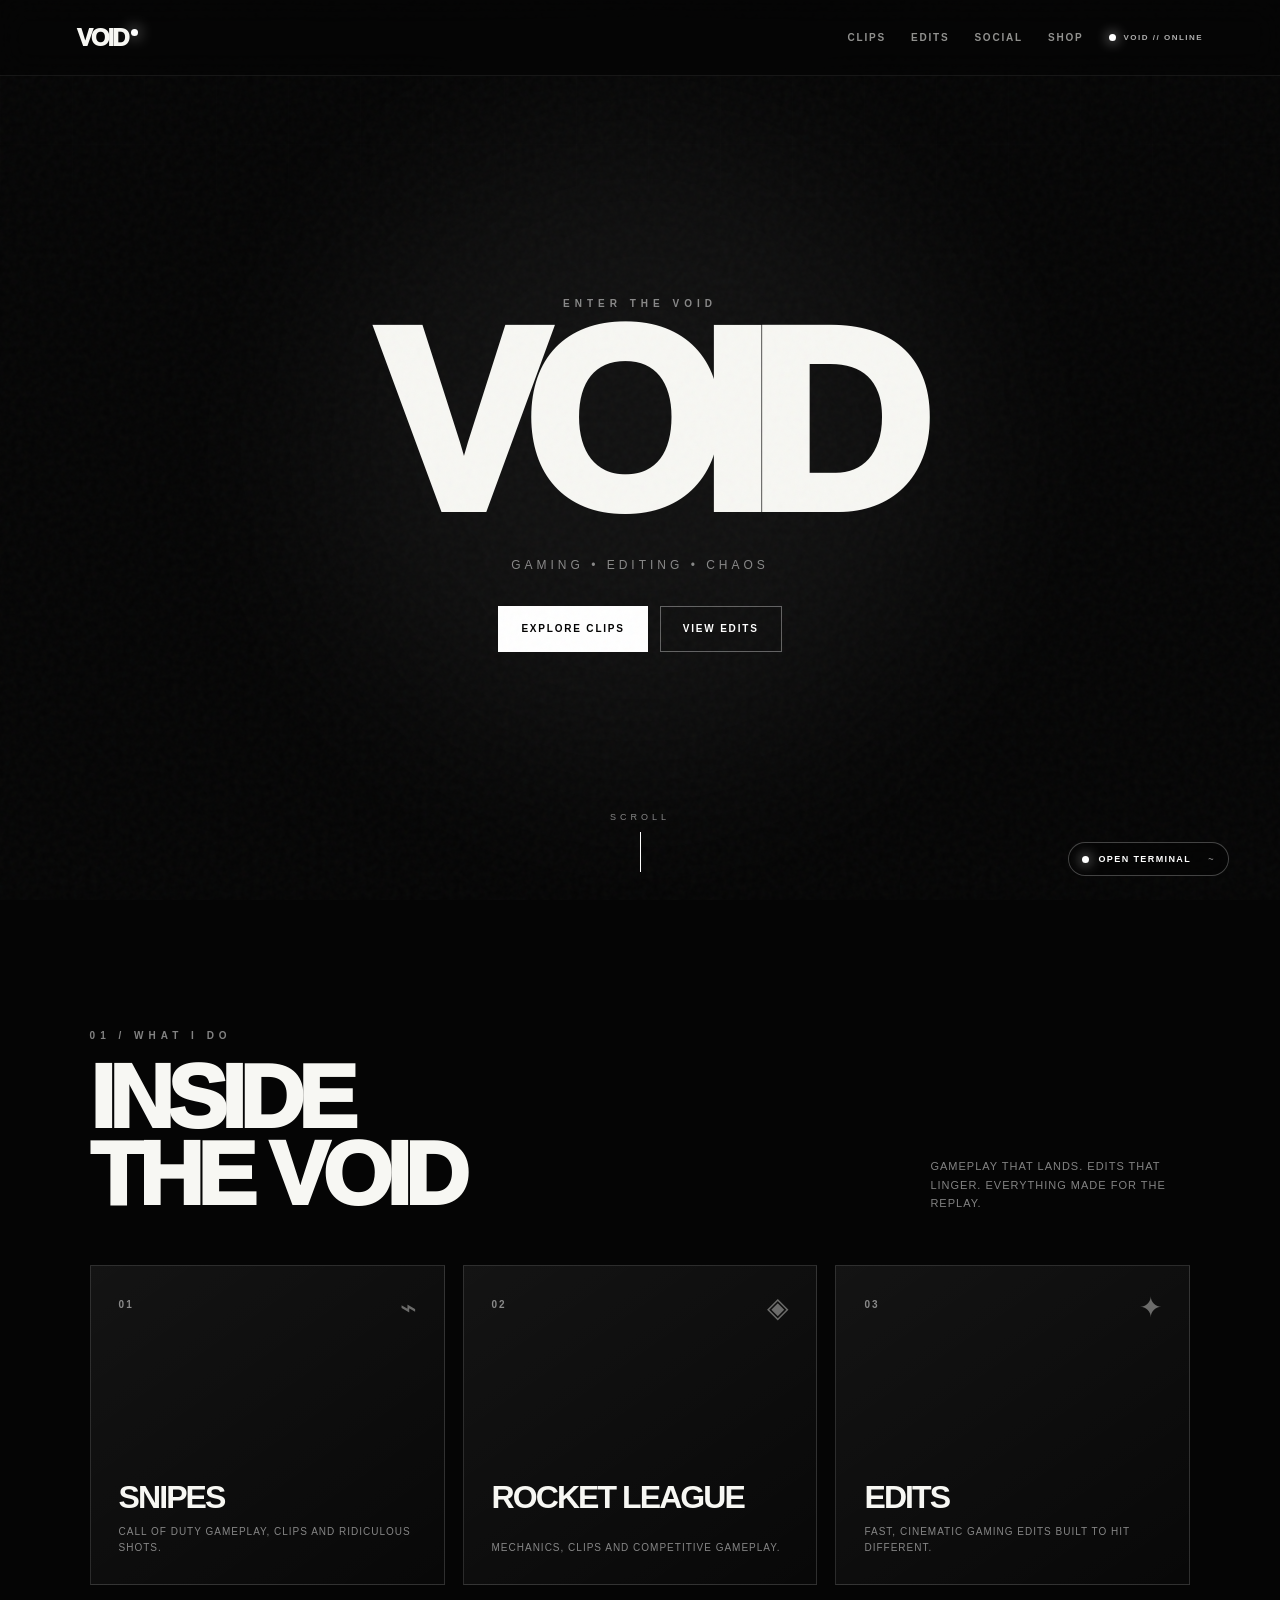
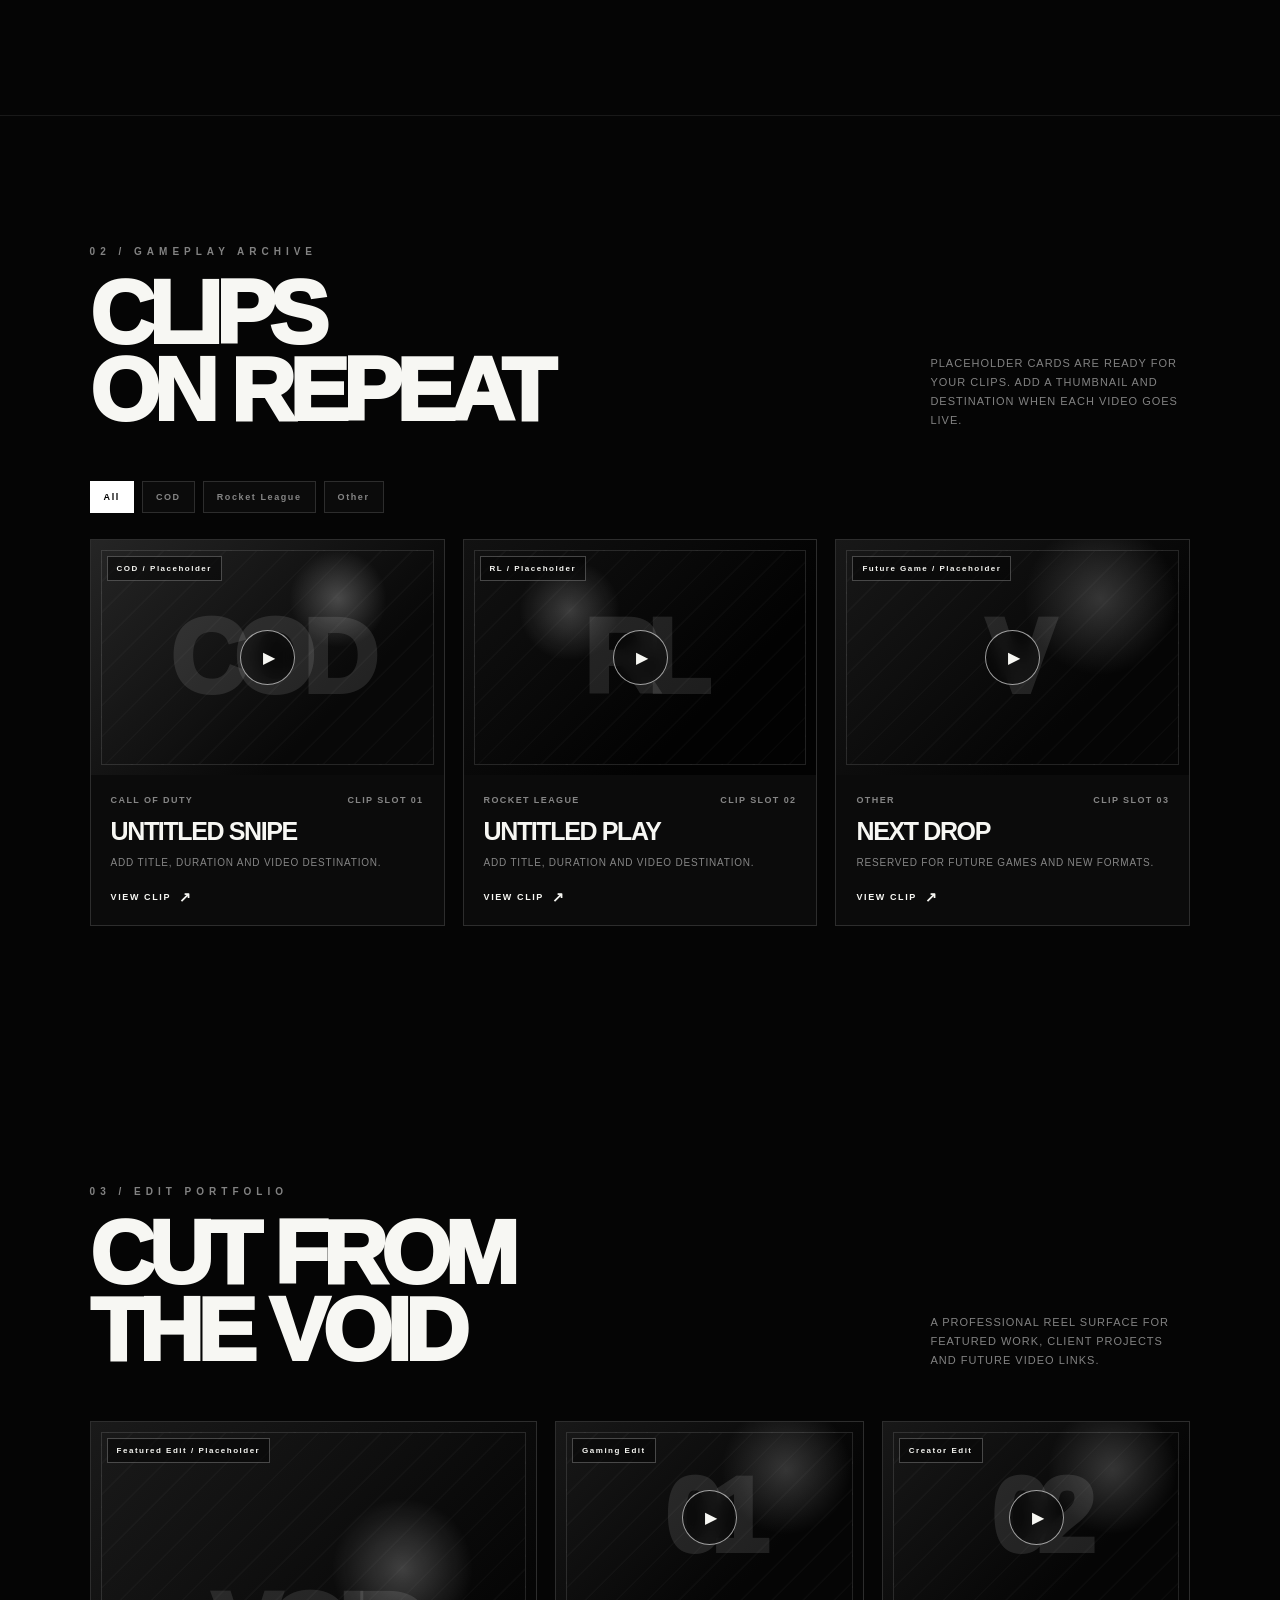
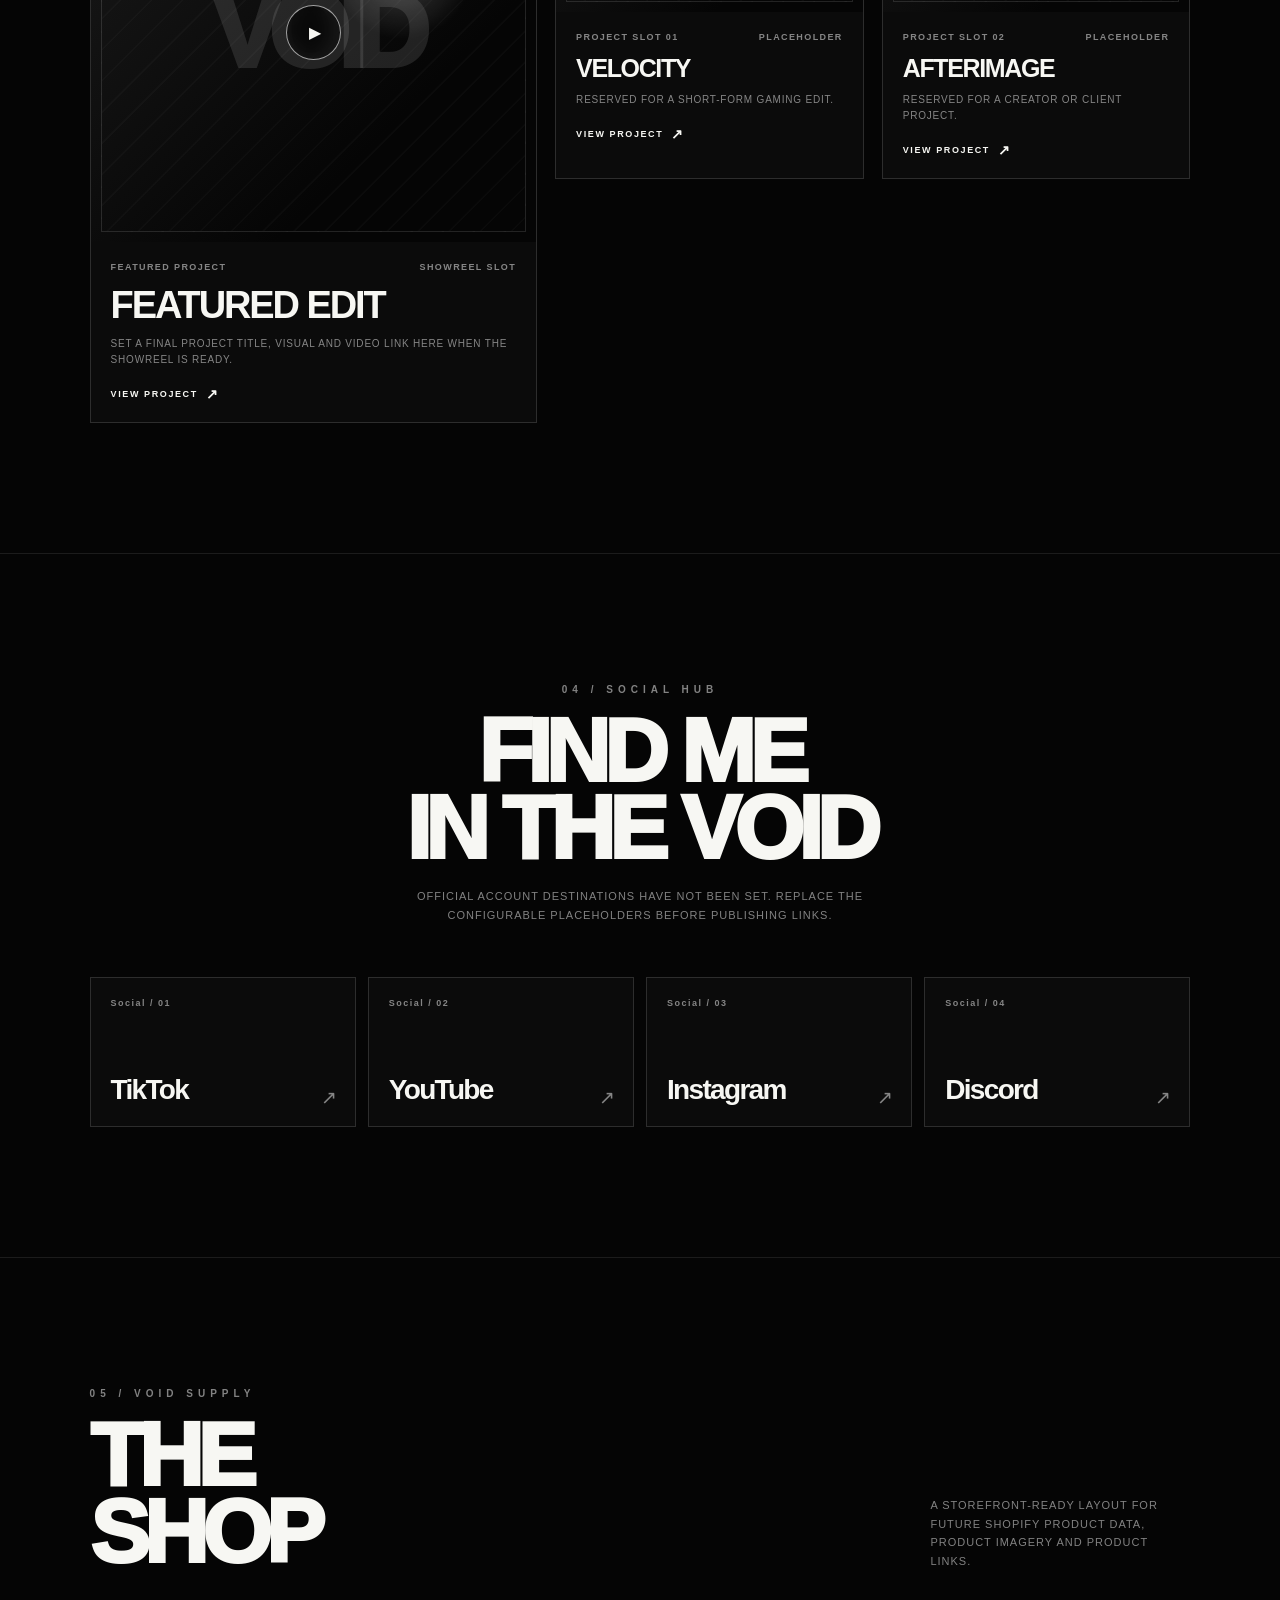
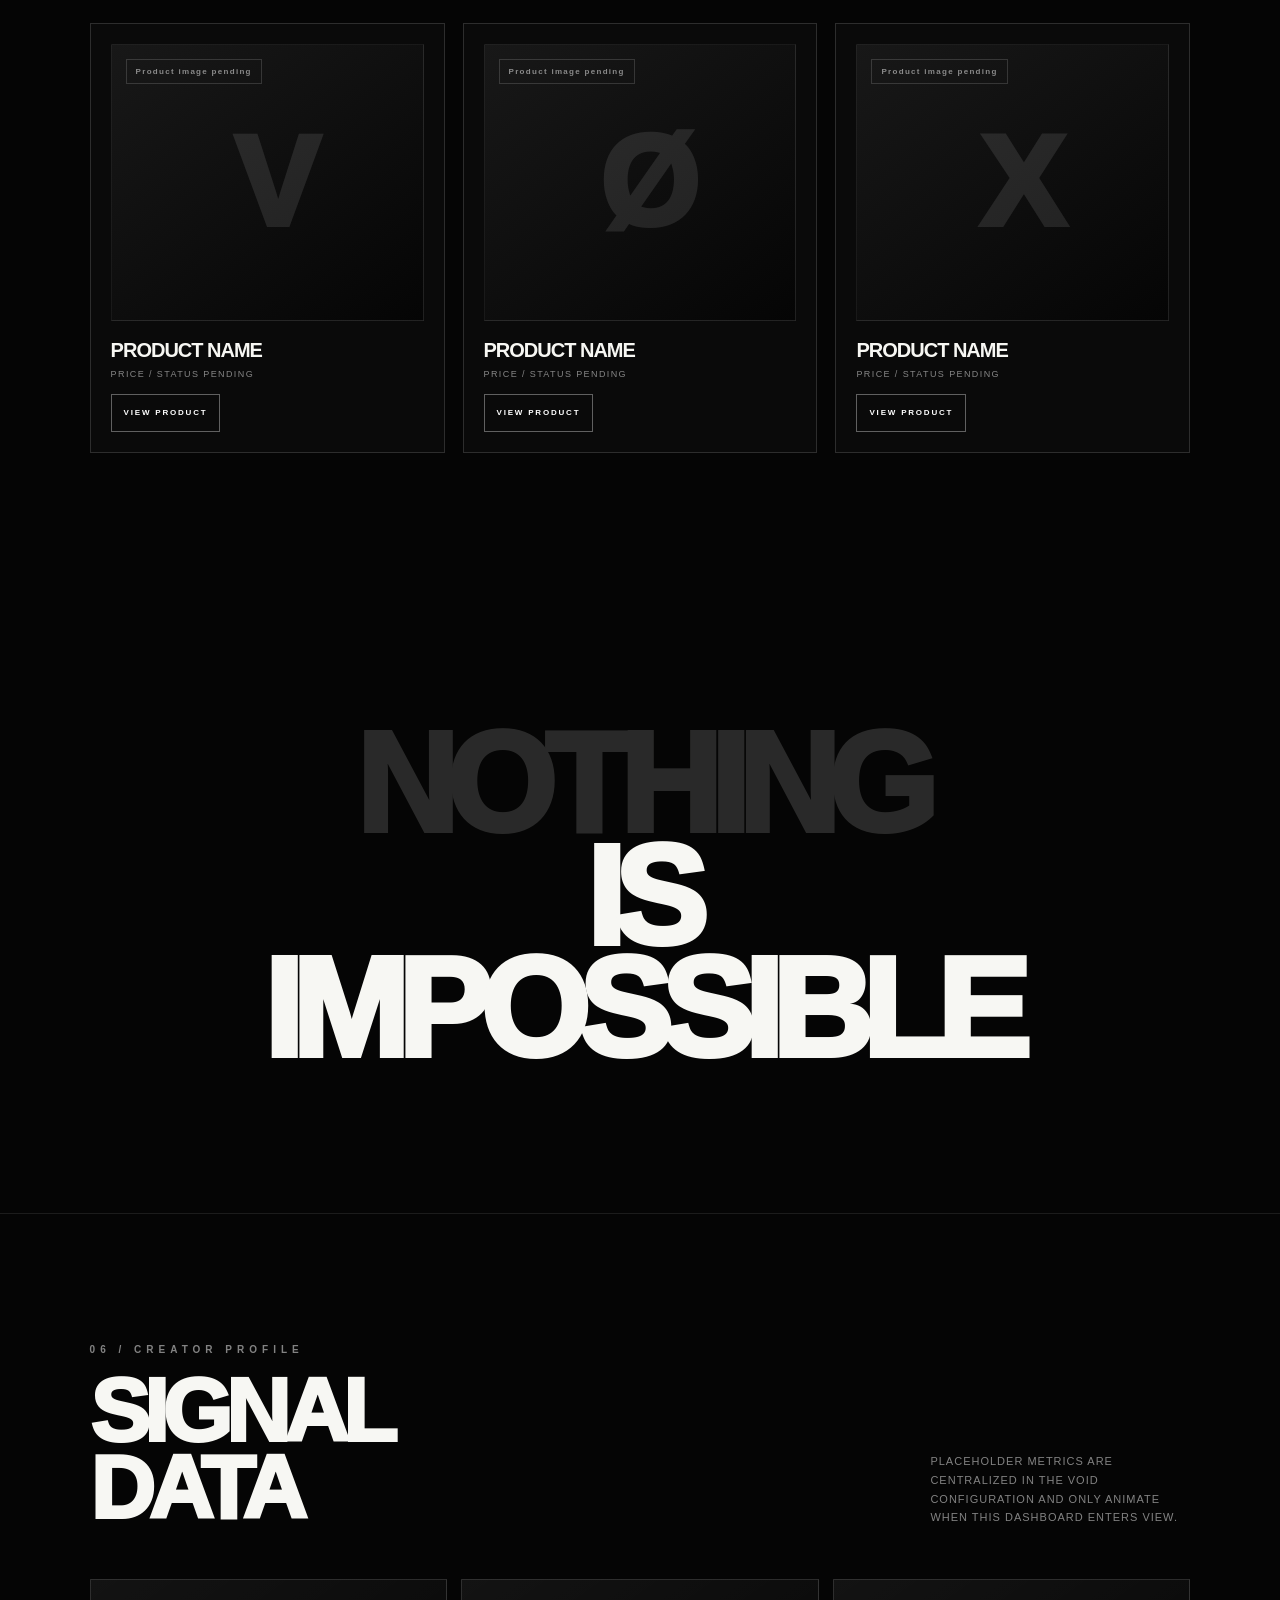
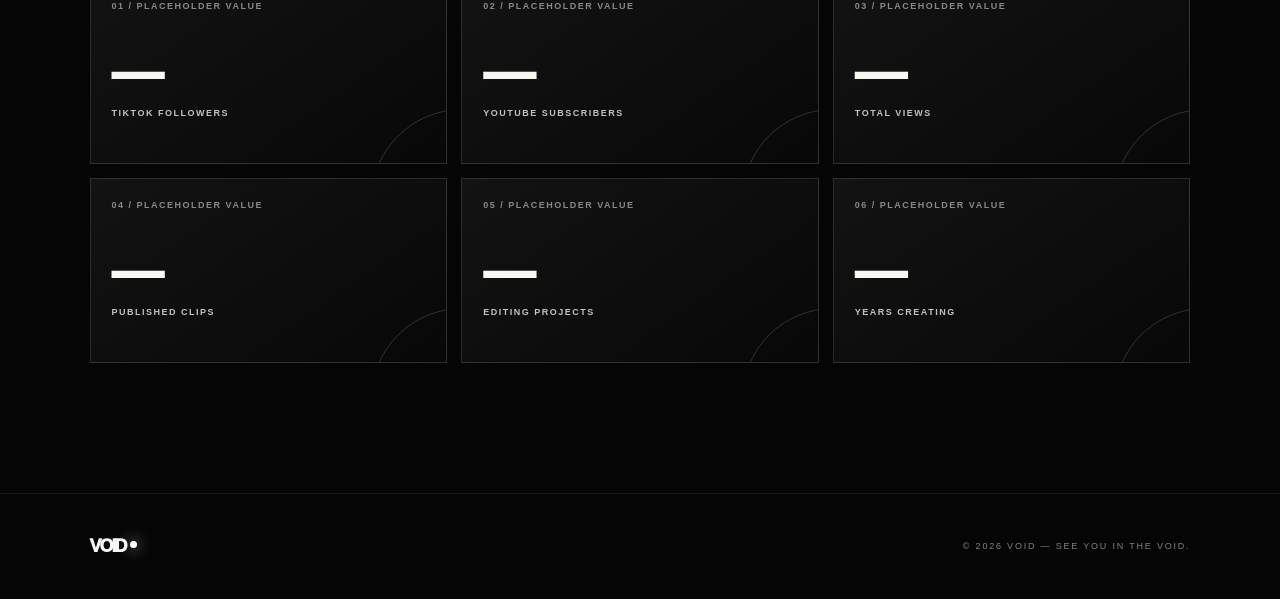
==== commit 48b98e31: "feat: add interactive VOID experience and Phase 2 features" ====
--- a/index.html
+++ b/index.html
@@ -9,6 +9,7 @@
       content="VOID — gaming clips, cinematic edits and everything beyond the screen."
     />
     <title>VOID — Enter the Void</title>
+    <link rel="stylesheet" href="phase2.css" />
     <style>
       :root {
         --ink: #050505;
@@ -1119,7 +1120,14 @@
           </p>
         </div>
         <div class="edit-grid">
-          <article class="edit-card featured-edit" data-reveal>
+          <article
+            class="edit-card featured-edit"
+            data-reveal
+            data-project-id="featured"
+            tabindex="0"
+            role="button"
+            aria-label="Open Featured Edit project"
+          >
             <div class="media media--edit">
               <span class="video-chip">Featured Edit / Placeholder</span
               ><span class="media-mark">VOID</span
@@ -1137,7 +1145,14 @@
               <span class="view-link">View project</span>
             </div>
           </article>
-          <article class="edit-card" data-reveal>
+          <article
+            class="edit-card"
+            data-reveal
+            data-project-id="velocity"
+            tabindex="0"
+            role="button"
+            aria-label="Open Velocity project"
+          >
             <div class="media">
               <span class="video-chip">Gaming Edit</span
               ><span class="media-mark">01</span
@@ -1152,7 +1167,14 @@
               <span class="view-link">View project</span>
             </div>
           </article>
-          <article class="edit-card" data-reveal>
+          <article
+            class="edit-card"
+            data-reveal
+            data-project-id="afterimage"
+            tabindex="0"
+            role="button"
+            aria-label="Open Afterimage project"
+          >
             <div class="media">
               <span class="video-chip">Creator Edit</span
               ><span class="media-mark">02</span
@@ -1261,11 +1283,134 @@
       <section class="statement" data-reveal>
         <h2><span>Nothing</span>is<br />impossible</h2>
       </section>
+      <section id="profile" class="stats-section">
+        <div class="section-head" data-reveal>
+          <div>
+            <p class="section-label">06 / Creator Profile</p>
+            <h2 class="section-title">Signal<br />data</h2>
+          </div>
+          <p class="section-note">
+            Placeholder metrics are centralized in the VOID configuration and
+            only animate when this dashboard enters view.
+          </p>
+        </div>
+        <div
+          class="stats-grid"
+          id="stats-grid"
+          aria-label="Creator statistics"
+        ></div>
+      </section>
     </main>
+    <aside class="terminal-dock" aria-label="Optional VOID terminal">
+      <button class="terminal-launch" id="terminal-launch" type="button">
+        <span class="status-dot"></span> Open terminal <kbd>~</kbd>
+      </button>
+    </aside>
+    <section
+      class="void-terminal"
+      id="void-terminal"
+      aria-hidden="true"
+      aria-label="VOID terminal"
+    >
+      <div
+        class="terminal-shell"
+        role="dialog"
+        aria-modal="true"
+        aria-labelledby="terminal-title"
+      >
+        <div class="terminal-bar">
+          <span id="terminal-title">VOID // SYSTEM CONSOLE</span
+          ><button
+            class="terminal-close"
+            type="button"
+            aria-label="Close terminal"
+          >
+            ×
+          </button>
+        </div>
+        <div
+          class="terminal-output"
+          id="terminal-output"
+          aria-live="polite"
+        ></div>
+        <form class="terminal-form" id="terminal-form">
+          <label for="terminal-input">VOID@NODE:~$</label
+          ><input
+            id="terminal-input"
+            autocomplete="off"
+            autocapitalize="none"
+            spellcheck="false"
+            placeholder="type help"
+          /><span class="terminal-cursor" aria-hidden="true"></span>
+        </form>
+      </div>
+    </section>
+    <section class="project-modal" id="project-modal" aria-hidden="true">
+      <div class="project-modal__backdrop" data-close-modal></div>
+      <article
+        class="project-modal__panel"
+        role="dialog"
+        aria-modal="true"
+        aria-labelledby="project-modal-title"
+      >
+        <button
+          class="modal-close"
+          type="button"
+          data-close-modal
+          aria-label="Close project"
+        >
+          ×
+        </button>
+        <div class="project-modal__visual">
+          <span class="project-modal__mark" id="project-modal-mark">VOID</span
+          ><span class="play" aria-hidden="true">▶</span>
+        </div>
+        <div class="project-modal__body">
+          <p class="section-label" id="project-modal-category">
+            Project / Placeholder
+          </p>
+          <h2 id="project-modal-title">Featured Edit</h2>
+          <p id="project-modal-description"></p>
+          <dl class="project-meta">
+            <div>
+              <dt>Date</dt>
+              <dd id="project-modal-date"></dd>
+            </div>
+            <div>
+              <dt>Software</dt>
+              <dd id="project-modal-software"></dd>
+            </div>
+            <div>
+              <dt>Format</dt>
+              <dd id="project-modal-format"></dd>
+            </div>
+          </dl>
+          <button
+            class="button"
+            id="project-action"
+            type="button"
+            disabled
+            aria-disabled="true"
+          >
+            View project
+          </button>
+          <div class="modal-nav">
+            <button type="button" id="project-prev">← Previous</button
+            ><button type="button" id="project-next">Next →</button>
+          </div>
+        </div>
+      </article>
+    </section>
+    <div class="void-transition" id="void-transition" aria-hidden="true">
+      <span>VOID</span>
+    </div>
     <footer>
-      <a href="#top" class="logo" aria-label="Back to top">VOID</a>
+      <a href="#top" class="logo" data-void-secret aria-label="Back to top"
+        >VOID</a
+      >
       <p>© 2026 VOID — See you in the void.</p>
     </footer>
+    <script src="phase2.js" defer></script>
     <script>
       // Central configuration: replace only these empty strings with verified official URLs.
       const VOID_CONFIG = {
--- a/phase2.css
+++ b/phase2.css
@@ -0,0 +1,496 @@
+/* Phase 2: experiential UI layers. Configuration and behavior live in phase2.js. */
+.void-status {
+  display: inline-flex;
+  align-items: center;
+  gap: 8px;
+  color: rgba(255, 255, 255, 0.68);
+  font-size: 8px;
+  font-weight: 900;
+  letter-spacing: 1.5px;
+  text-transform: uppercase;
+}
+.status-dot {
+  width: 7px;
+  height: 7px;
+  border-radius: 50%;
+  background: #fff;
+  box-shadow: 0 0 13px #fff;
+  animation: voidStatus 1.8s ease-in-out infinite;
+}
+.stats-section {
+  border-top: 1px solid rgba(255, 255, 255, 0.09);
+}
+.stats-grid {
+  display: grid;
+  grid-template-columns: repeat(3, 1fr);
+  gap: 14px;
+}
+.stat-card {
+  min-height: 185px;
+  padding: 21px;
+  border: 1px solid var(--line);
+  background: linear-gradient(
+    145deg,
+    rgba(255, 255, 255, 0.055),
+    rgba(255, 255, 255, 0.012)
+  );
+  position: relative;
+  overflow: hidden;
+}
+.stat-card::before {
+  content: "";
+  position: absolute;
+  inset: auto -30% -70% auto;
+  width: 180px;
+  aspect-ratio: 1;
+  border: 1px solid rgba(255, 255, 255, 0.16);
+  border-radius: 50%;
+  transition: transform 0.7s var(--ease);
+}
+.stat-card:hover::before {
+  transform: scale(1.35);
+}
+.stat-card__index,
+.stat-card__label {
+  display: block;
+  font-size: 9px;
+  font-weight: 900;
+  letter-spacing: 1.5px;
+  text-transform: uppercase;
+  color: var(--muted);
+}
+.stat-card__value {
+  display: block;
+  margin-top: 42px;
+  font-size: clamp(30px, 4vw, 58px);
+  line-height: 0.8;
+  font-weight: 1000;
+  letter-spacing: -0.08em;
+}
+.stat-card__label {
+  margin-top: 14px;
+  color: rgba(255, 255, 255, 0.75);
+}
+.terminal-dock {
+  position: fixed;
+  z-index: 24;
+  right: 4%;
+  bottom: 24px;
+}
+.terminal-launch {
+  display: flex;
+  align-items: center;
+  gap: 9px;
+  padding: 11px 13px;
+  border: 1px solid rgba(255, 255, 255, 0.25);
+  border-radius: 999px;
+  background: rgba(5, 5, 5, 0.68);
+  color: #fff;
+  backdrop-filter: blur(12px);
+  cursor: pointer;
+  font:
+    900 9px Arial,
+    sans-serif;
+  letter-spacing: 1.4px;
+  text-transform: uppercase;
+  transition:
+    transform 0.3s var(--ease),
+    border-color 0.3s;
+}
+.terminal-launch:hover {
+  transform: translateY(-3px);
+  border-color: #fff;
+}
+.terminal-launch kbd {
+  padding-left: 8px;
+  color: var(--muted);
+  font: inherit;
+}
+.void-terminal,
+.project-modal {
+  position: fixed;
+  z-index: 50;
+  inset: 0;
+  display: grid;
+  place-items: center;
+  padding: 22px;
+  opacity: 0;
+  visibility: hidden;
+  pointer-events: none;
+  transition:
+    opacity 0.25s,
+    visibility 0.25s;
+}
+.void-terminal.is-open,
+.project-modal.is-open {
+  opacity: 1;
+  visibility: visible;
+  pointer-events: auto;
+}
+.void-terminal {
+  background: rgba(0, 0, 0, 0.72);
+  backdrop-filter: blur(10px);
+}
+.terminal-shell {
+  width: min(760px, 100%);
+  max-height: min(620px, 80svh);
+  display: flex;
+  flex-direction: column;
+  overflow: hidden;
+  border: 1px solid rgba(255, 255, 255, 0.3);
+  background: rgba(7, 7, 7, 0.97);
+  box-shadow: 0 30px 100px rgba(0, 0, 0, 0.7);
+  transform: translateY(16px) scale(0.98);
+  transition: transform 0.3s var(--ease);
+  font-family: "Courier New", monospace;
+}
+.is-open .terminal-shell {
+  transform: none;
+}
+.terminal-bar {
+  display: flex;
+  justify-content: space-between;
+  padding: 14px 16px;
+  border-bottom: 1px solid var(--line);
+  color: var(--muted);
+  font-size: 10px;
+  font-weight: bold;
+  letter-spacing: 1.5px;
+}
+.terminal-close,
+.modal-close {
+  border: 0;
+  color: #fff;
+  background: transparent;
+  cursor: pointer;
+  font-size: 25px;
+  line-height: 0.6;
+}
+.terminal-output {
+  flex: 1;
+  min-height: 260px;
+  overflow: auto;
+  padding: 19px 18px;
+  color: #e9e9e4;
+  font-size: 13px;
+  line-height: 1.65;
+  white-space: pre-wrap;
+}
+.terminal-line {
+  margin-bottom: 8px;
+}
+.terminal-line--muted {
+  color: #999;
+}
+.terminal-line--glitch {
+  animation: terminalGlitch 0.35s steps(2);
+}
+.terminal-form {
+  display: flex;
+  align-items: center;
+  gap: 9px;
+  padding: 15px 17px;
+  border-top: 1px solid var(--line);
+  font-size: 12px;
+  color: #fff;
+}
+.terminal-form input {
+  min-width: 0;
+  flex: 1;
+  border: 0;
+  outline: 0;
+  background: transparent;
+  color: #fff;
+  font: inherit;
+}
+.terminal-form input::placeholder {
+  color: #666;
+}
+.terminal-cursor {
+  width: 7px;
+  height: 15px;
+  background: #fff;
+  animation: blink 1s steps(2) infinite;
+}
+.project-modal {
+  background: rgba(0, 0, 0, 0.76);
+  backdrop-filter: blur(10px);
+}
+.project-modal__backdrop {
+  position: absolute;
+  inset: 0;
+}
+.project-modal__panel {
+  width: min(1000px, 100%);
+  max-height: 90svh;
+  overflow: auto;
+  position: relative;
+  z-index: 1;
+  display: grid;
+  grid-template-columns: 1.15fr 0.85fr;
+  border: 1px solid rgba(255, 255, 255, 0.27);
+  background: #090909;
+  transform: translateY(22px) scale(0.98);
+  transition: transform 0.35s var(--ease);
+}
+.is-open .project-modal__panel {
+  transform: none;
+}
+.modal-close {
+  position: absolute;
+  top: 16px;
+  right: 16px;
+  z-index: 2;
+  width: 36px;
+  height: 36px;
+  border: 1px solid rgba(255, 255, 255, 0.28);
+  background: rgba(0, 0, 0, 0.45);
+}
+.project-modal__visual {
+  min-height: 480px;
+  display: grid;
+  place-items: center;
+  position: relative;
+  overflow: hidden;
+  background:
+    radial-gradient(
+      circle at 65% 30%,
+      rgba(255, 255, 255, 0.2),
+      transparent 18%
+    ),
+    linear-gradient(140deg, #202020, #020202 75%);
+}
+.project-modal__visual::before {
+  content: "";
+  position: absolute;
+  inset: 18px;
+  border: 1px solid rgba(255, 255, 255, 0.14);
+  background: repeating-linear-gradient(
+    135deg,
+    transparent 0 24px,
+    rgba(255, 255, 255, 0.025) 25px 26px
+  );
+}
+.project-modal__mark {
+  position: relative;
+  z-index: 1;
+  color: rgba(255, 255, 255, 0.13);
+  font-size: clamp(60px, 12vw, 150px);
+  font-weight: 1000;
+  letter-spacing: -0.11em;
+}
+.project-modal__body {
+  padding: 42px 32px 30px;
+}
+.project-modal__body h2 {
+  margin: 13px 0 16px;
+  font-size: clamp(35px, 5vw, 65px);
+  line-height: 0.87;
+  letter-spacing: -0.08em;
+  text-transform: uppercase;
+}
+.project-modal__body > p {
+  color: var(--muted);
+  font-size: 12px;
+  line-height: 1.7;
+}
+.project-meta {
+  margin: 27px 0;
+  border-top: 1px solid var(--line);
+}
+.project-meta div {
+  display: flex;
+  justify-content: space-between;
+  gap: 16px;
+  padding: 11px 0;
+  border-bottom: 1px solid var(--line);
+  font-size: 10px;
+  letter-spacing: 1px;
+  text-transform: uppercase;
+}
+.project-meta dt {
+  color: var(--muted);
+}
+.project-meta dd {
+  text-align: right;
+}
+.project-modal .button:disabled {
+  opacity: 0.48;
+  cursor: not-allowed;
+}
+.modal-nav {
+  display: flex;
+  justify-content: space-between;
+  margin-top: 23px;
+}
+.modal-nav button {
+  border: 0;
+  background: transparent;
+  color: #fff;
+  cursor: pointer;
+  font-size: 9px;
+  font-weight: bold;
+  letter-spacing: 1.2px;
+  text-transform: uppercase;
+}
+.edit-card {
+  cursor: pointer;
+}
+.edit-card:focus-visible {
+  outline: 2px solid #fff;
+  outline-offset: 4px;
+}
+.void-transition {
+  position: fixed;
+  inset: 0;
+  z-index: 70;
+  display: grid;
+  place-items: center;
+  pointer-events: none;
+  opacity: 0;
+  background: #000;
+  transition: opacity 0.18s;
+}
+.void-transition span {
+  font-size: clamp(70px, 17vw, 230px);
+  font-weight: 1000;
+  letter-spacing: -0.12em;
+  transform: scale(0.9);
+}
+.void-transition.is-active {
+  opacity: 1;
+}
+.void-transition.is-active span {
+  animation: transitionVoid 0.42s var(--ease) both;
+}
+body.void-unlocked::after {
+  opacity: 0.12;
+}
+body.void-unlocked .hero-title span::before {
+  opacity: 0.4;
+  animation-duration: 0.7s;
+}
+@keyframes voidStatus {
+  50% {
+    transform: scale(1.7);
+    opacity: 0.55;
+  }
+}
+@keyframes blink {
+  50% {
+    opacity: 0;
+  }
+}
+@keyframes terminalGlitch {
+  0%,
+  100% {
+    transform: none;
+  }
+  30% {
+    transform: translateX(-5px);
+  }
+  65% {
+    transform: translateX(4px);
+  }
+}
+@keyframes transitionVoid {
+  from {
+    opacity: 0;
+    transform: scale(1.15);
+    filter: blur(10px);
+  }
+  to {
+    opacity: 1;
+    transform: scale(1);
+    filter: none;
+  }
+}
+@media (max-width: 760px) {
+  .stats-grid {
+    grid-template-columns: repeat(2, 1fr);
+  }
+  .terminal-dock {
+    right: 5%;
+    bottom: 17px;
+  }
+  .terminal-launch kbd {
+    display: none;
+  }
+  .project-modal__panel {
+    grid-template-columns: 1fr;
+  }
+  .project-modal__visual {
+    min-height: 260px;
+  }
+  .project-modal__body {
+    padding: 30px 23px;
+  }
+  .project-modal__body .button {
+    width: auto;
+  }
+  .terminal-shell {
+    max-height: 86svh;
+  }
+}
+@media (max-width: 420px) {
+  .stats-grid {
+    gap: 8px;
+  }
+  .stat-card {
+    min-height: 150px;
+    padding: 15px;
+  }
+  .stat-card__value {
+    margin-top: 34px;
+  }
+  .terminal-launch {
+    padding: 10px 11px;
+  }
+}
+@media (prefers-reduced-motion: reduce) {
+  .status-dot,
+  .terminal-cursor {
+    animation: none;
+  }
+  .void-terminal,
+  .project-modal,
+  .terminal-shell,
+  .project-modal__panel,
+  .void-transition {
+    transition: none;
+  }
+}
+/* Stats reveal only after the dashboard is visible; values remain explicit placeholders. */
+.stat-card {
+  opacity: 0;
+  transform: translateY(18px);
+  transition:
+    opacity 0.55s var(--ease),
+    transform 0.55s var(--ease);
+}
+.stats-grid.is-counted .stat-card {
+  opacity: 1;
+  transform: none;
+}
+.stats-grid.is-counted .stat-card:nth-child(2) {
+  transition-delay: 0.06s;
+}
+.stats-grid.is-counted .stat-card:nth-child(3) {
+  transition-delay: 0.12s;
+}
+.stats-grid.is-counted .stat-card:nth-child(4) {
+  transition-delay: 0.18s;
+}
+.stats-grid.is-counted .stat-card:nth-child(5) {
+  transition-delay: 0.24s;
+}
+.stats-grid.is-counted .stat-card:nth-child(6) {
+  transition-delay: 0.3s;
+}
+@media (prefers-reduced-motion: reduce) {
+  .stat-card {
+    opacity: 1;
+    transform: none;
+    transition: none;
+  }
+}
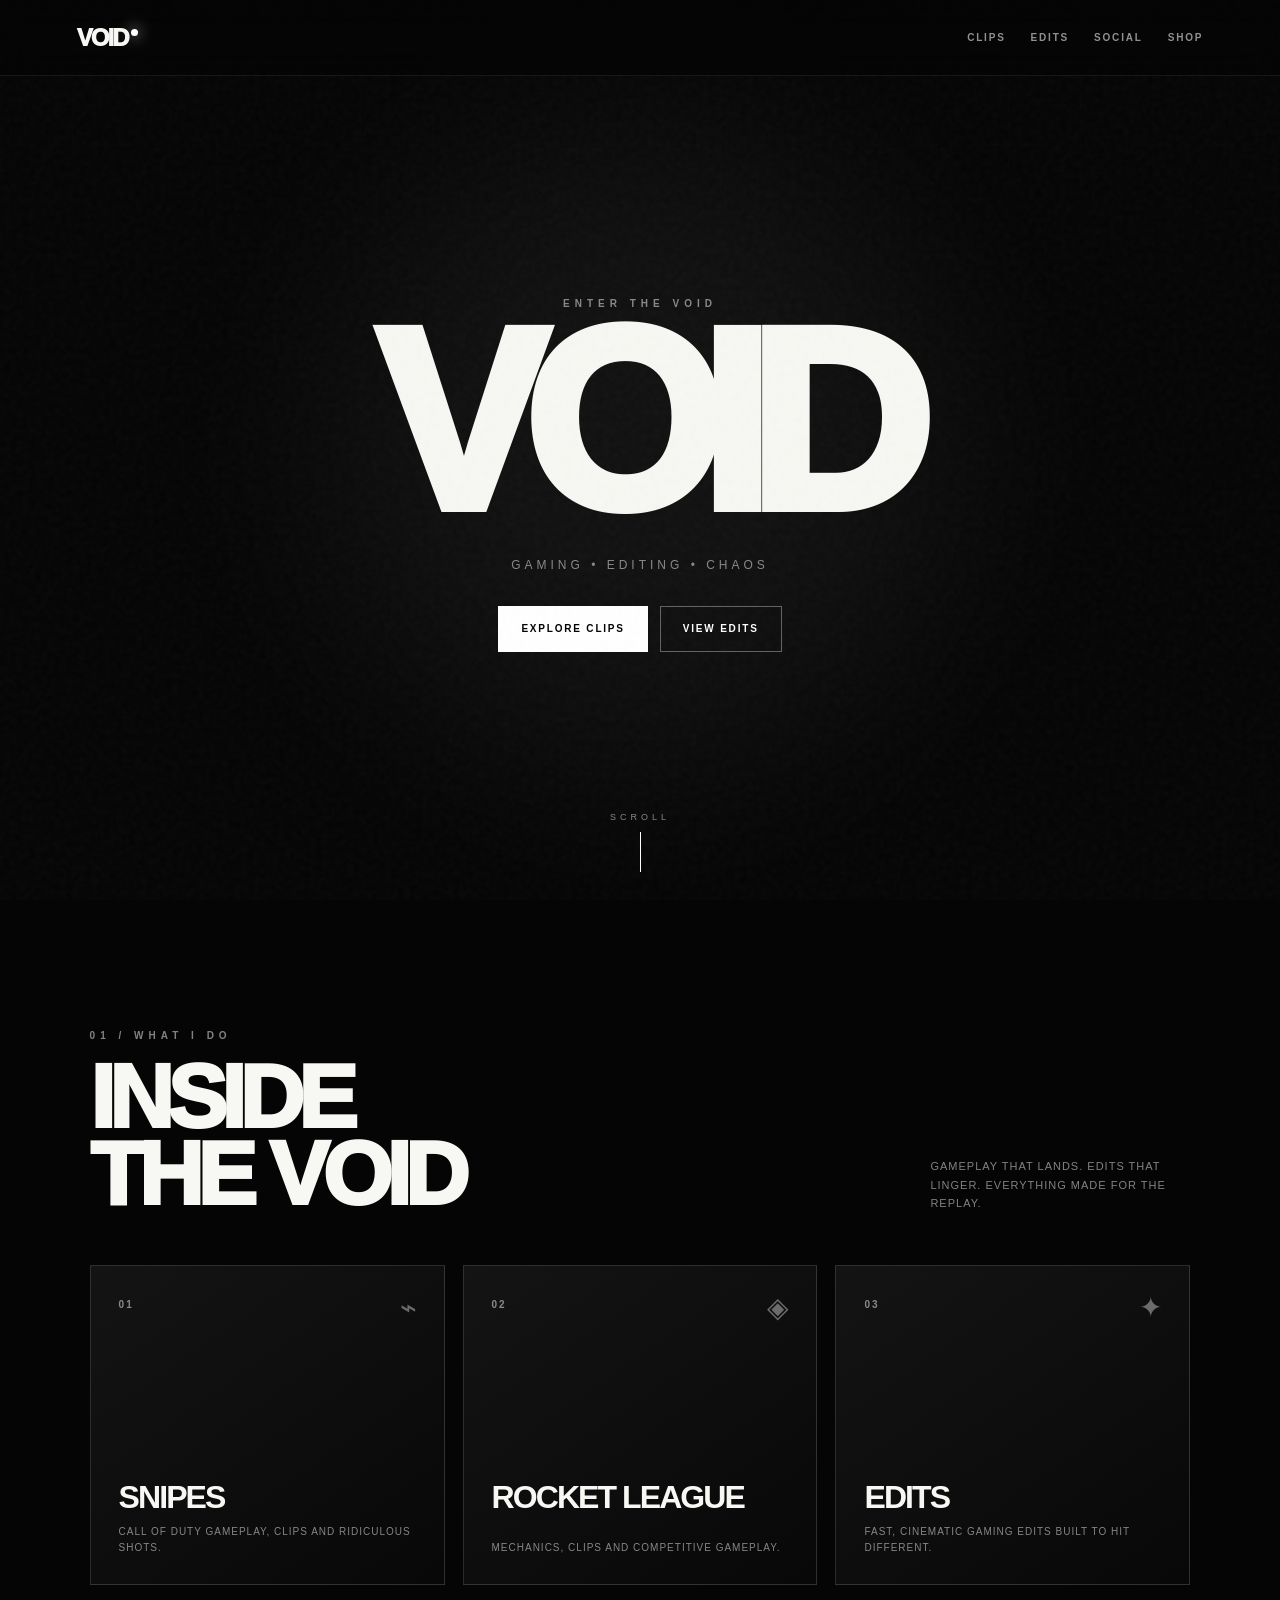
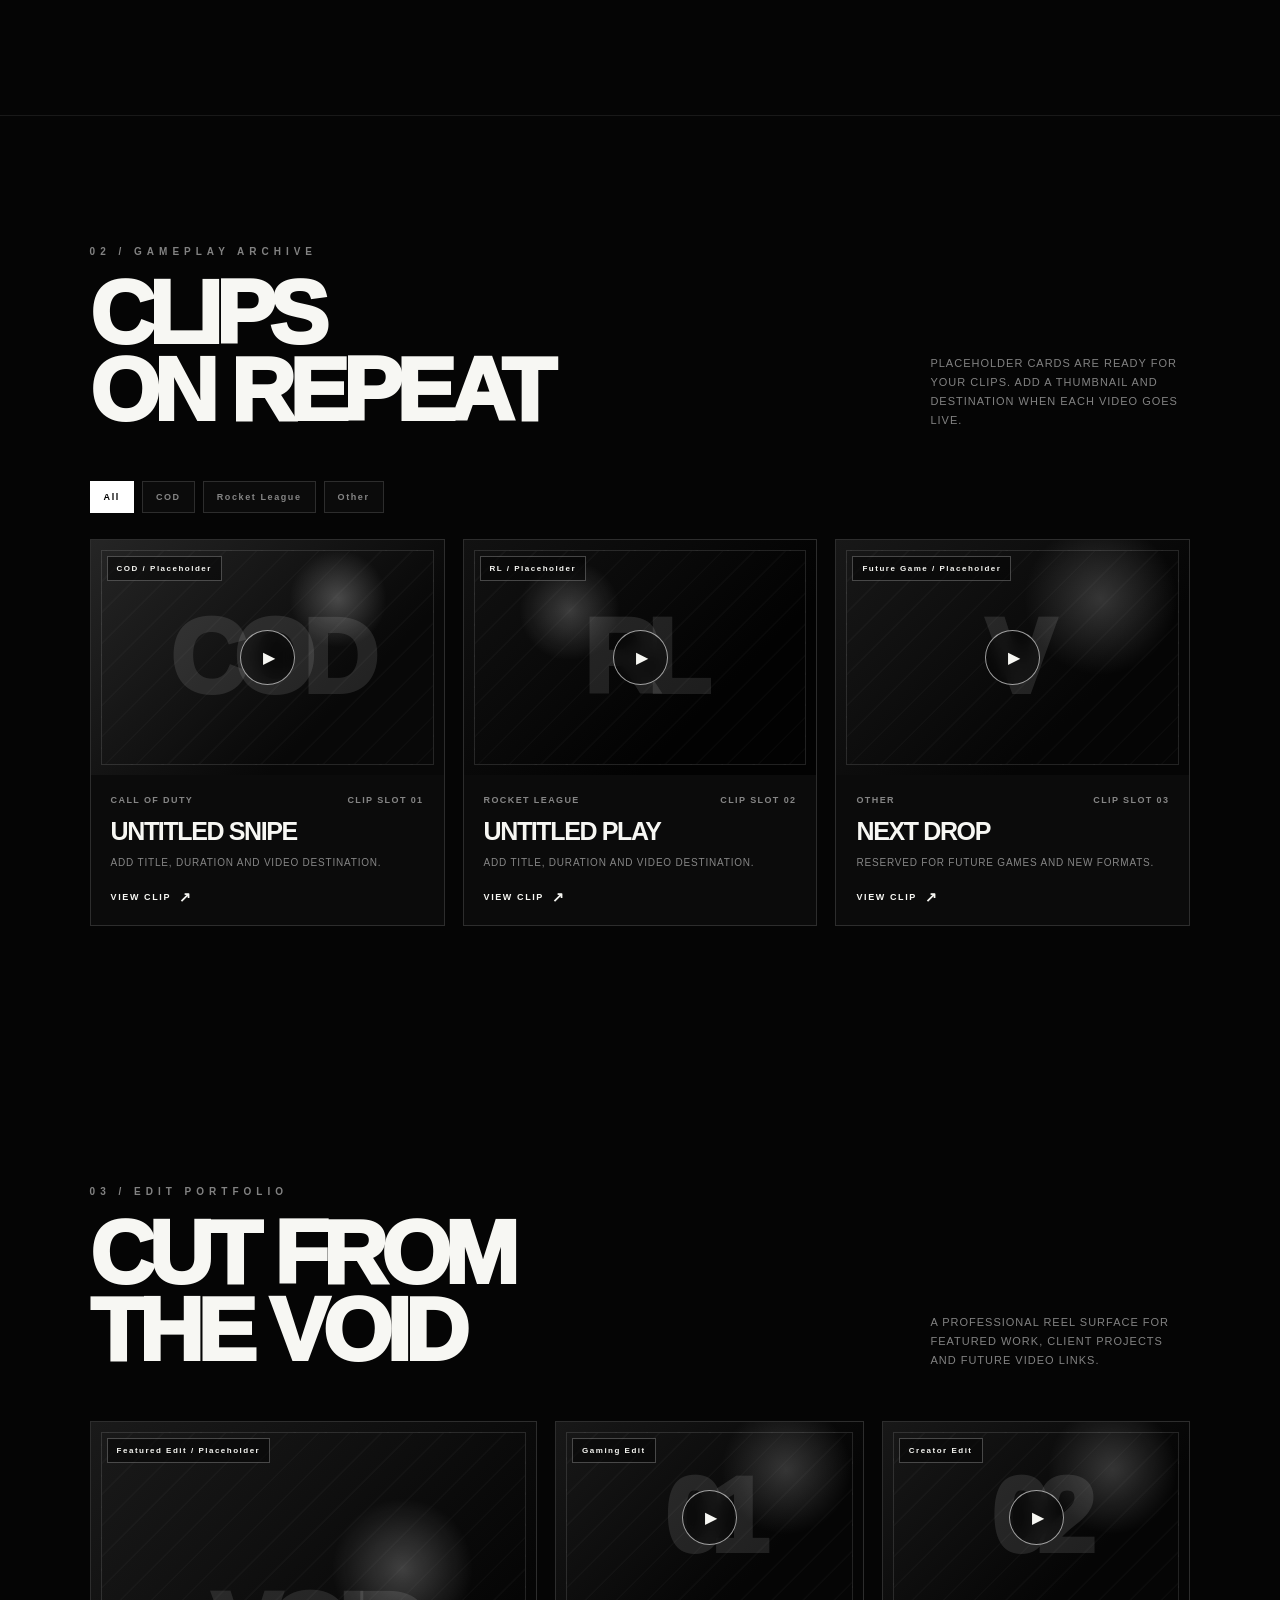
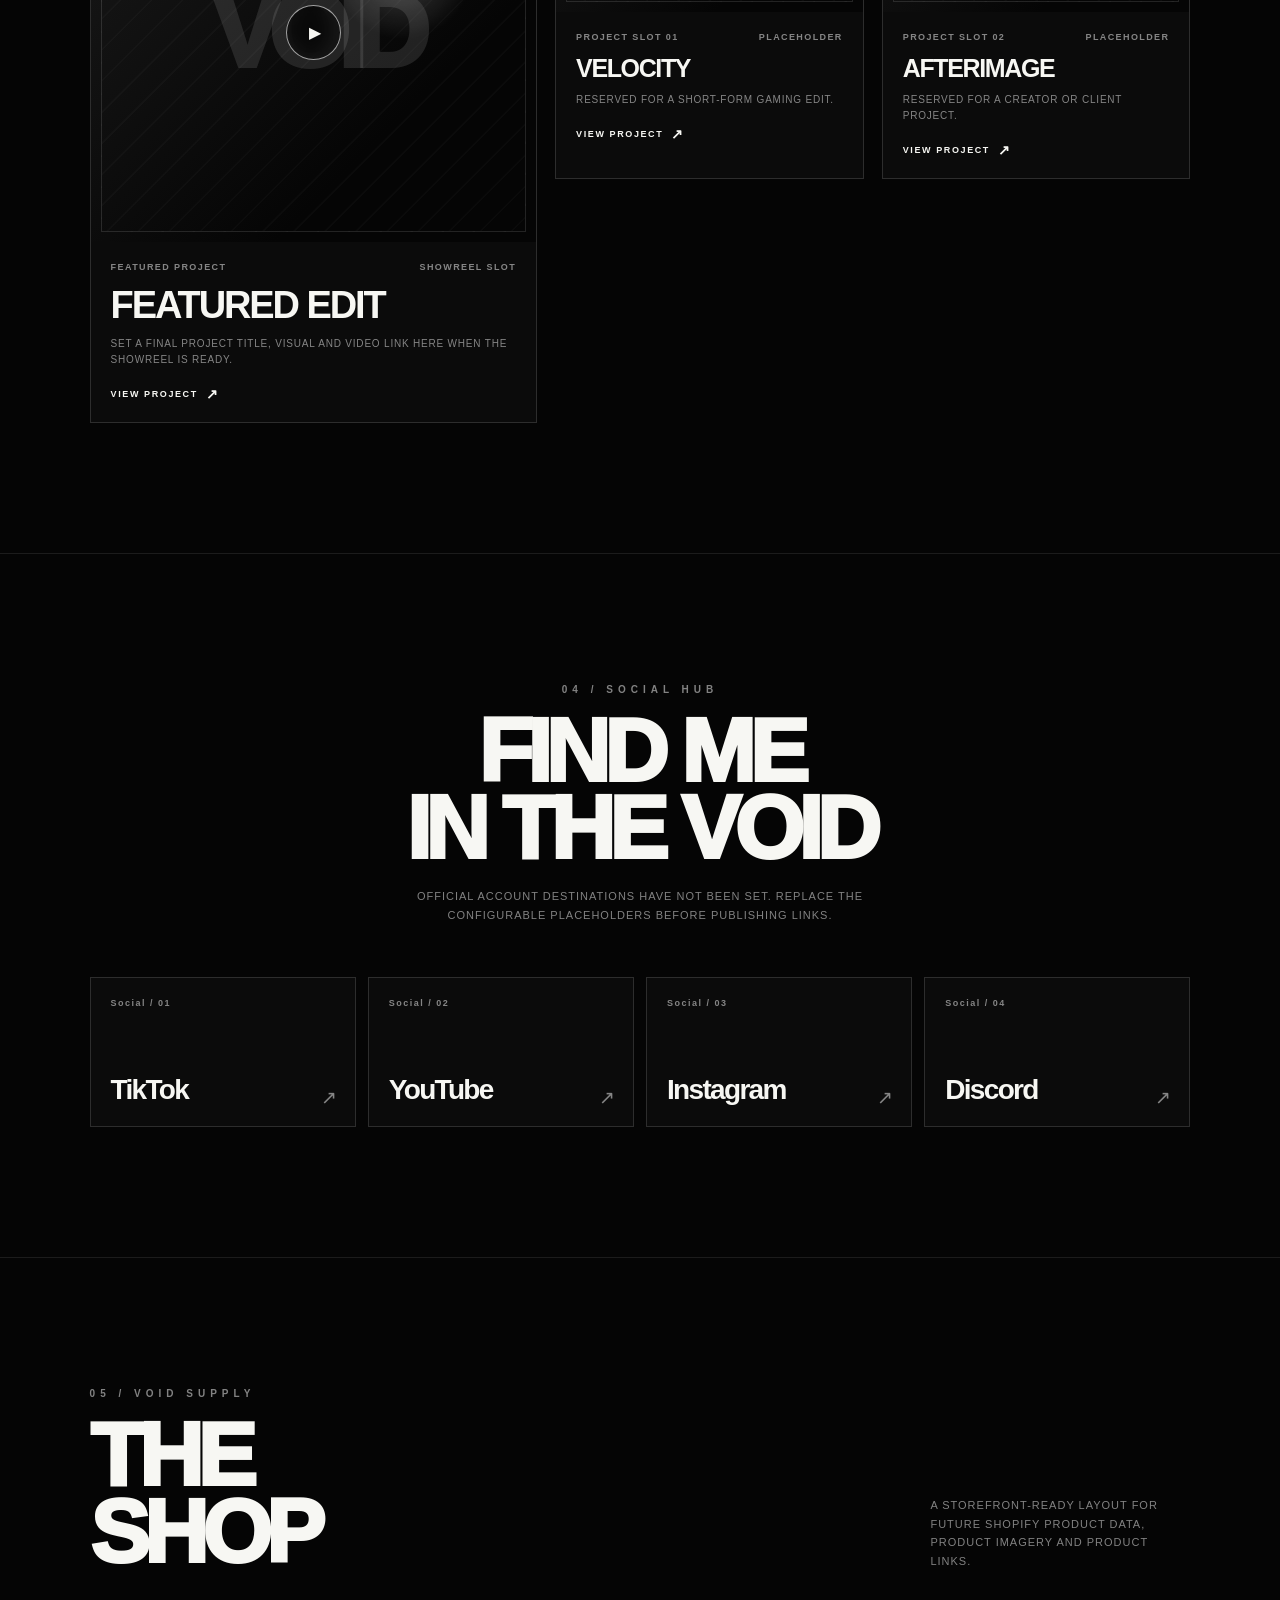
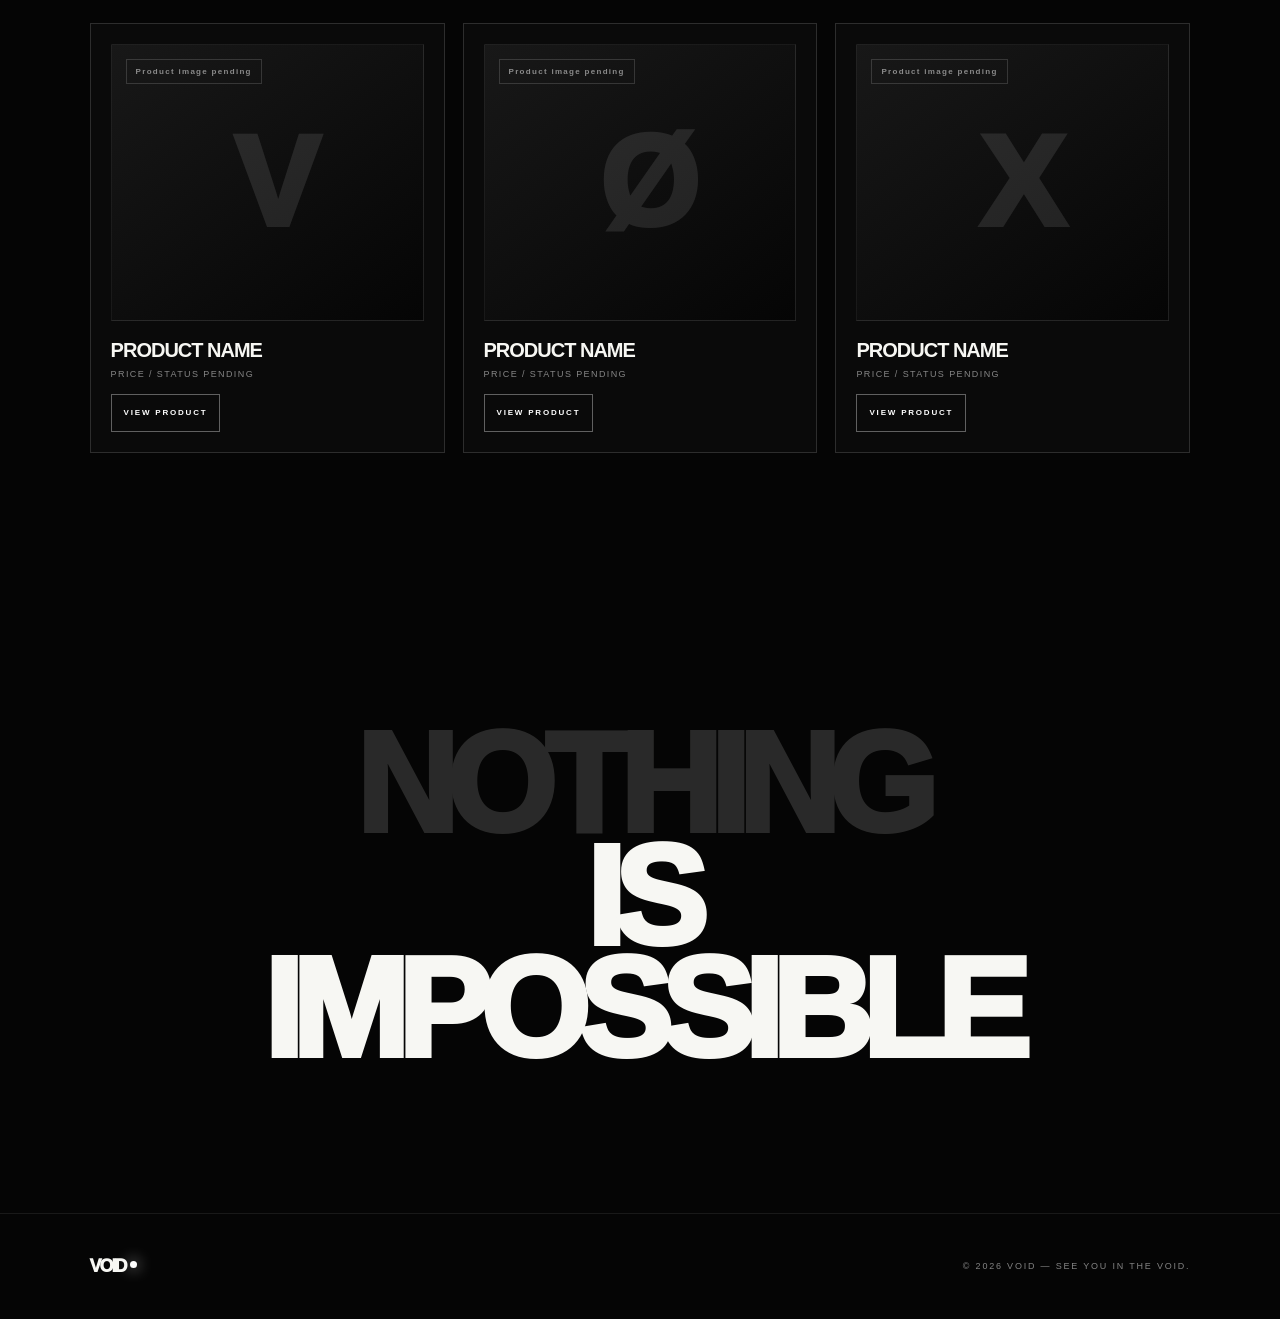
==== commit 34fa3a0a: "Merge branch 'main' into codex/develop-void-website-features-11en04" ====
--- a/index.html
+++ b/index.html
@@ -9,7 +9,6 @@
       content="VOID — gaming clips, cinematic edits and everything beyond the screen."
     />
     <title>VOID — Enter the Void</title>
-    <link rel="stylesheet" href="phase2.css" />
     <style>
       :root {
         --ink: #050505;
@@ -1120,14 +1119,7 @@
           </p>
         </div>
         <div class="edit-grid">
-          <article
-            class="edit-card featured-edit"
-            data-reveal
-            data-project-id="featured"
-            tabindex="0"
-            role="button"
-            aria-label="Open Featured Edit project"
-          >
+          <article class="edit-card featured-edit" data-reveal>
             <div class="media media--edit">
               <span class="video-chip">Featured Edit / Placeholder</span
               ><span class="media-mark">VOID</span
@@ -1145,14 +1137,7 @@
               <span class="view-link">View project</span>
             </div>
           </article>
-          <article
-            class="edit-card"
-            data-reveal
-            data-project-id="velocity"
-            tabindex="0"
-            role="button"
-            aria-label="Open Velocity project"
-          >
+          <article class="edit-card" data-reveal>
             <div class="media">
               <span class="video-chip">Gaming Edit</span
               ><span class="media-mark">01</span
@@ -1167,14 +1152,7 @@
               <span class="view-link">View project</span>
             </div>
           </article>
-          <article
-            class="edit-card"
-            data-reveal
-            data-project-id="afterimage"
-            tabindex="0"
-            role="button"
-            aria-label="Open Afterimage project"
-          >
+          <article class="edit-card" data-reveal>
             <div class="media">
               <span class="video-chip">Creator Edit</span
               ><span class="media-mark">02</span
@@ -1283,134 +1261,11 @@
       <section class="statement" data-reveal>
         <h2><span>Nothing</span>is<br />impossible</h2>
       </section>
-      <section id="profile" class="stats-section">
-        <div class="section-head" data-reveal>
-          <div>
-            <p class="section-label">06 / Creator Profile</p>
-            <h2 class="section-title">Signal<br />data</h2>
-          </div>
-          <p class="section-note">
-            Placeholder metrics are centralized in the VOID configuration and
-            only animate when this dashboard enters view.
-          </p>
-        </div>
-        <div
-          class="stats-grid"
-          id="stats-grid"
-          aria-label="Creator statistics"
-        ></div>
-      </section>
     </main>
-    <aside class="terminal-dock" aria-label="Optional VOID terminal">
-      <button class="terminal-launch" id="terminal-launch" type="button">
-        <span class="status-dot"></span> Open terminal <kbd>~</kbd>
-      </button>
-    </aside>
-    <section
-      class="void-terminal"
-      id="void-terminal"
-      aria-hidden="true"
-      aria-label="VOID terminal"
-    >
-      <div
-        class="terminal-shell"
-        role="dialog"
-        aria-modal="true"
-        aria-labelledby="terminal-title"
-      >
-        <div class="terminal-bar">
-          <span id="terminal-title">VOID // SYSTEM CONSOLE</span
-          ><button
-            class="terminal-close"
-            type="button"
-            aria-label="Close terminal"
-          >
-            ×
-          </button>
-        </div>
-        <div
-          class="terminal-output"
-          id="terminal-output"
-          aria-live="polite"
-        ></div>
-        <form class="terminal-form" id="terminal-form">
-          <label for="terminal-input">VOID@NODE:~$</label
-          ><input
-            id="terminal-input"
-            autocomplete="off"
-            autocapitalize="none"
-            spellcheck="false"
-            placeholder="type help"
-          /><span class="terminal-cursor" aria-hidden="true"></span>
-        </form>
-      </div>
-    </section>
-    <section class="project-modal" id="project-modal" aria-hidden="true">
-      <div class="project-modal__backdrop" data-close-modal></div>
-      <article
-        class="project-modal__panel"
-        role="dialog"
-        aria-modal="true"
-        aria-labelledby="project-modal-title"
-      >
-        <button
-          class="modal-close"
-          type="button"
-          data-close-modal
-          aria-label="Close project"
-        >
-          ×
-        </button>
-        <div class="project-modal__visual">
-          <span class="project-modal__mark" id="project-modal-mark">VOID</span
-          ><span class="play" aria-hidden="true">▶</span>
-        </div>
-        <div class="project-modal__body">
-          <p class="section-label" id="project-modal-category">
-            Project / Placeholder
-          </p>
-          <h2 id="project-modal-title">Featured Edit</h2>
-          <p id="project-modal-description"></p>
-          <dl class="project-meta">
-            <div>
-              <dt>Date</dt>
-              <dd id="project-modal-date"></dd>
-            </div>
-            <div>
-              <dt>Software</dt>
-              <dd id="project-modal-software"></dd>
-            </div>
-            <div>
-              <dt>Format</dt>
-              <dd id="project-modal-format"></dd>
-            </div>
-          </dl>
-          <button
-            class="button"
-            id="project-action"
-            type="button"
-            disabled
-            aria-disabled="true"
-          >
-            View project
-          </button>
-          <div class="modal-nav">
-            <button type="button" id="project-prev">← Previous</button
-            ><button type="button" id="project-next">Next →</button>
-          </div>
-        </div>
-      </article>
-    </section>
-    <div class="void-transition" id="void-transition" aria-hidden="true">
-      <span>VOID</span>
-    </div>
     <footer>
-      <a href="#top" class="logo" data-void-secret aria-label="Back to top"
-        >VOID</a
-      >
+      <a href="#top" class="logo" aria-label="Back to top">VOID</a>
       <p>© 2026 VOID — See you in the void.</p>
     </footer>
-    <script src="phase2.js" defer></script>
     <script>
       // Central configuration: replace only these empty strings with verified official URLs.
       const VOID_CONFIG = {
